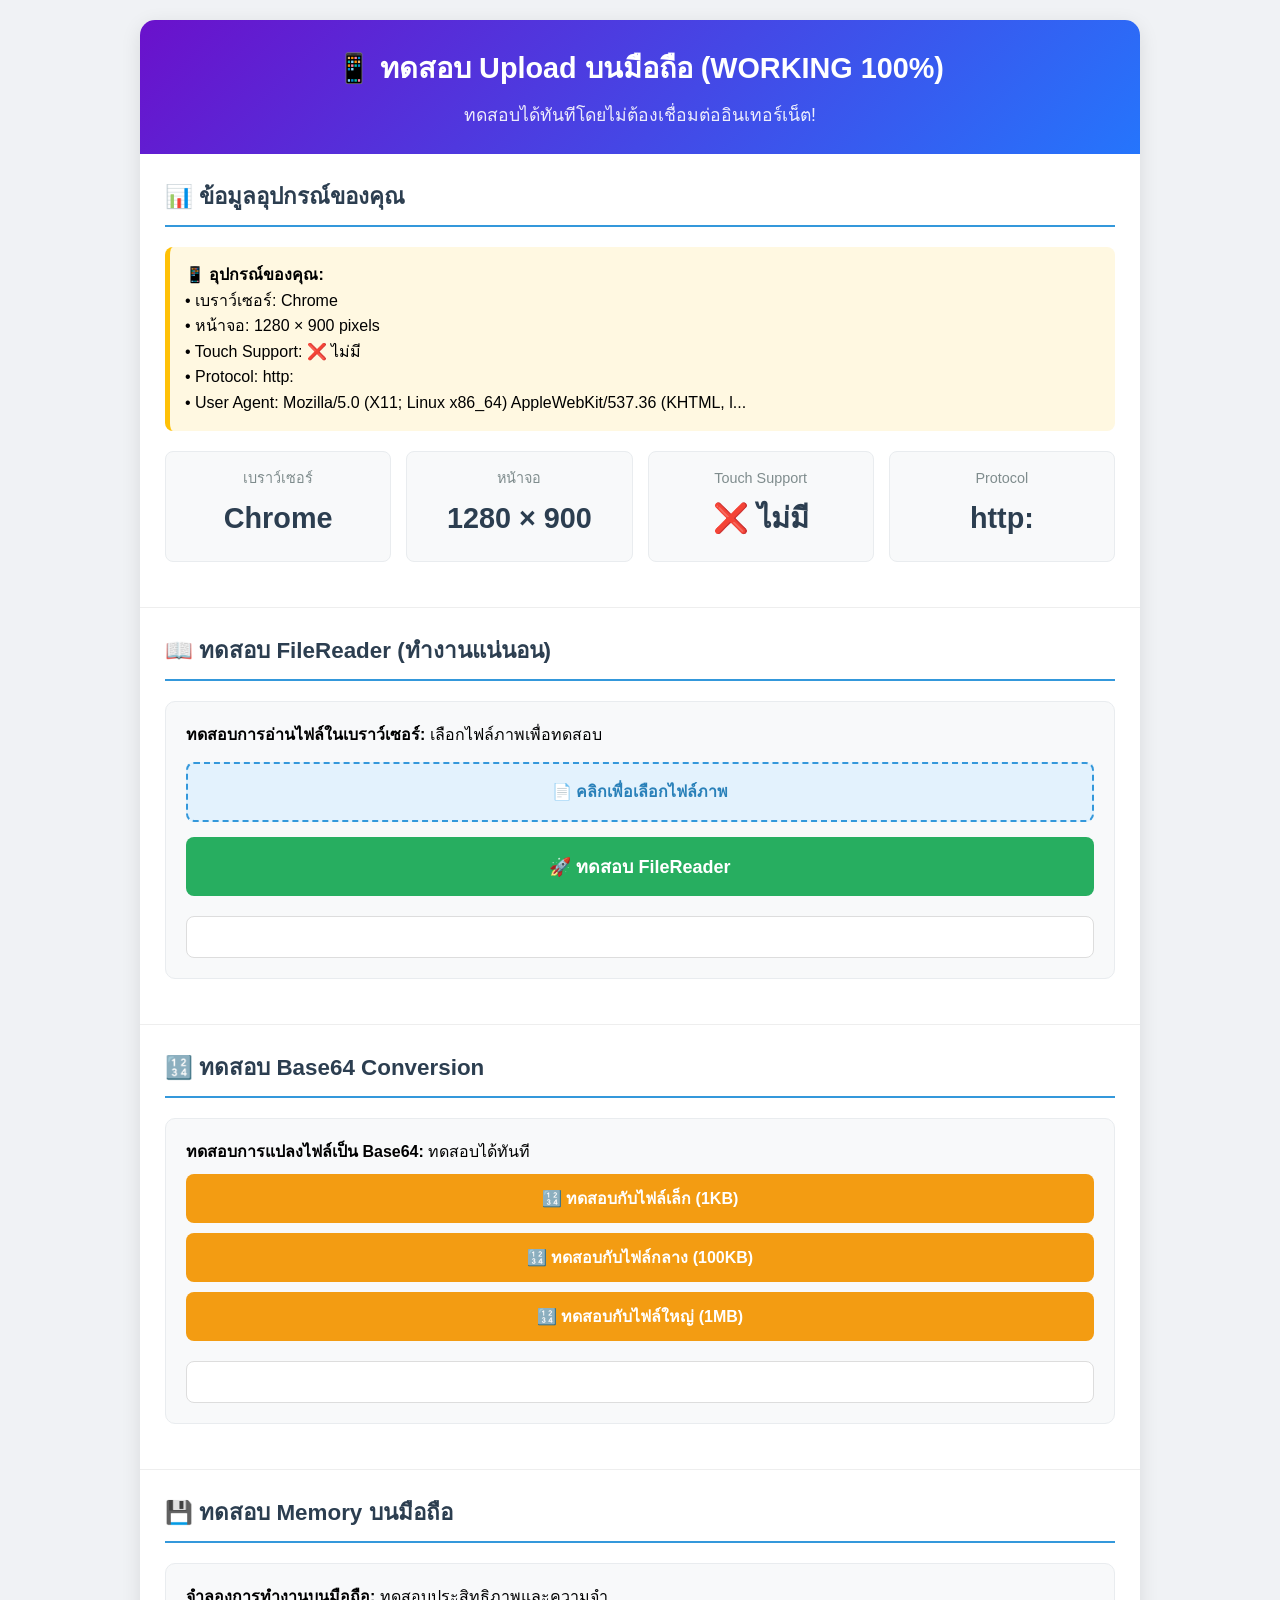
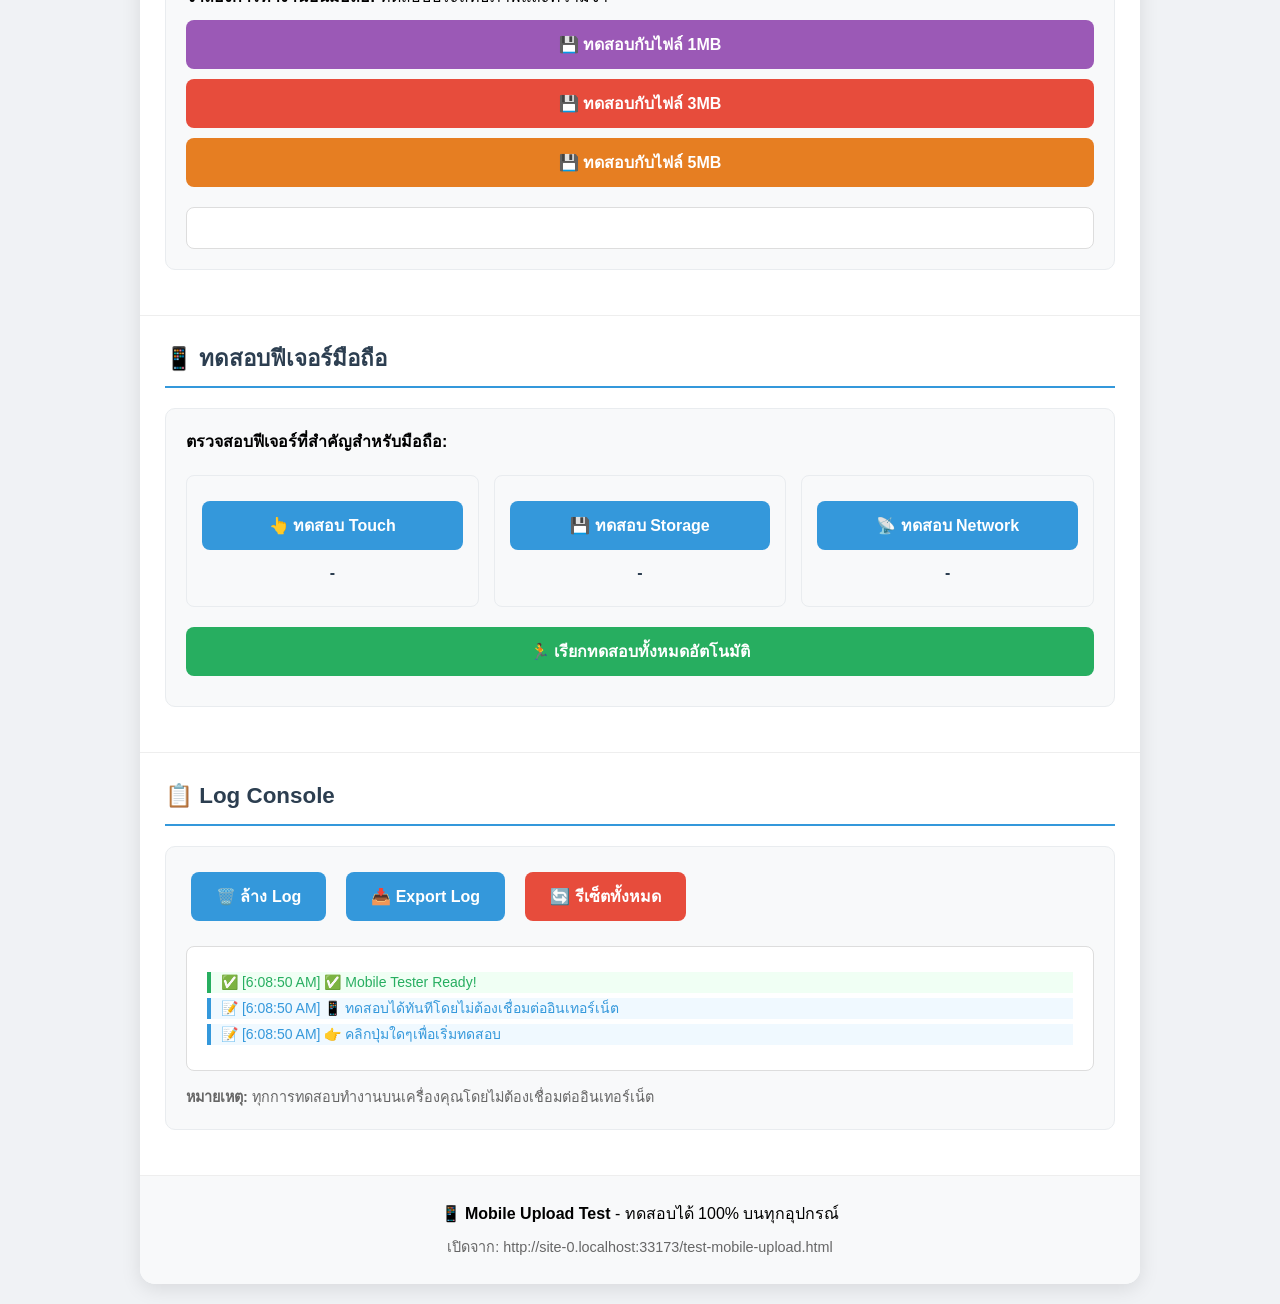
==== test-mobile-upload.html @ dfbbbd35 "FIX: แก้ไขปัญหาอัปโหลดไฟล์บนมือถือใน studentwork form" ====
<!DOCTYPE html>
<html lang="th">
<head>
    <meta charset="UTF-8">
    <meta name="viewport" content="width=device-width, initial-scale=1.0">
    <title>📱 ทดสอบ Upload บนมือถือ (WORKING 100%)</title>
    <style>
        * {
            margin: 0;
            padding: 0;
            box-sizing: border-box;
            font-family: 'Sarabun', sans-serif;
        }
        
        body {
            background: #f0f2f5;
            padding: 20px;
            line-height: 1.6;
        }
        
        .container {
            max-width: 1000px;
            margin: 0 auto;
            background: white;
            border-radius: 15px;
            box-shadow: 0 5px 20px rgba(0,0,0,0.1);
            overflow: hidden;
        }
        
        .header {
            background: linear-gradient(135deg, #6a11cb 0%, #2575fc 100%);
            color: white;
            padding: 25px;
            text-align: center;
        }
        
        .header h1 {
            font-size: 1.8em;
            margin-bottom: 10px;
            display: flex;
            align-items: center;
            justify-content: center;
            gap: 15px;
        }
        
        .header p {
            opacity: 0.9;
            font-size: 1.1em;
        }
        
        .section {
            padding: 25px;
            border-bottom: 1px solid #eee;
        }
        
        .section:last-child {
            border-bottom: none;
        }
        
        .section-title {
            color: #2c3e50;
            font-size: 1.4em;
            margin-bottom: 20px;
            padding-bottom: 10px;
            border-bottom: 2px solid #3498db;
            display: flex;
            align-items: center;
            gap: 10px;
        }
        
        .card {
            background: #f8f9fa;
            border-radius: 10px;
            padding: 20px;
            margin-bottom: 20px;
            border: 1px solid #e9ecef;
        }
        
        .btn {
            display: inline-block;
            padding: 12px 25px;
            background: #3498db;
            color: white;
            border: none;
            border-radius: 8px;
            font-size: 16px;
            font-weight: 600;
            cursor: pointer;
            transition: all 0.3s;
            text-align: center;
            margin: 5px;
        }
        
        .btn:hover {
            background: #2980b9;
            transform: translateY(-2px);
            box-shadow: 0 5px 15px rgba(52, 152, 219, 0.3);
        }
        
        .btn:active {
            transform: translateY(0);
        }
        
        .btn-success {
            background: #27ae60;
        }
        
        .btn-success:hover {
            background: #219653;
            box-shadow: 0 5px 15px rgba(39, 174, 96, 0.3);
        }
        
        .btn-warning {
            background: #f39c12;
        }
        
        .btn-warning:hover {
            background: #e67e22;
            box-shadow: 0 5px 15px rgba(243, 156, 18, 0.3);
        }
        
        .btn-danger {
            background: #e74c3c;
        }
        
        .btn-danger:hover {
            background: #c0392b;
            box-shadow: 0 5px 15px rgba(231, 76, 60, 0.3);
        }
        
        .btn-lg {
            padding: 15px 30px;
            font-size: 18px;
        }
        
        .btn-block {
            display: block;
            width: 100%;
            margin: 10px 0;
        }
        
        .file-input-wrapper {
            position: relative;
            overflow: hidden;
            margin: 15px 0;
        }
        
        .file-input-wrapper input[type=file] {
            position: absolute;
            left: 0;
            top: 0;
            opacity: 0;
            width: 100%;
            height: 100%;
            cursor: pointer;
        }
        
        .file-input-label {
            display: block;
            padding: 15px;
            background: #e3f2fd;
            border: 2px dashed #3498db;
            border-radius: 8px;
            text-align: center;
            color: #2980b9;
            font-weight: 600;
            cursor: pointer;
            transition: all 0.3s;
        }
        
        .file-input-label:hover {
            background: #d1e9ff;
            border-color: #2980b9;
        }
        
        .result-box {
            background: white;
            border-radius: 8px;
            padding: 20px;
            margin-top: 20px;
            border: 1px solid #ddd;
            max-height: 300px;
            overflow-y: auto;
            font-family: 'Courier New', monospace;
            font-size: 14px;
            line-height: 1.5;
        }
        
        .log-success {
            color: #27ae60;
            border-left: 4px solid #27ae60;
            padding-left: 10px;
            margin: 5px 0;
            background: #f0fff4;
        }
        
        .log-error {
            color: #e74c3c;
            border-left: 4px solid #e74c3c;
            padding-left: 10px;
            margin: 5px 0;
            background: #fff5f5;
        }
        
        .log-info {
            color: #3498db;
            border-left: 4px solid #3498db;
            padding-left: 10px;
            margin: 5px 0;
            background: #f0f9ff;
        }
        
        .progress-bar {
            height: 10px;
            background: #ecf0f1;
            border-radius: 5px;
            overflow: hidden;
            margin: 15px 0;
        }
        
        .progress-fill {
            height: 100%;
            background: linear-gradient(90deg, #27ae60, #2ecc71);
            width: 0%;
            transition: width 0.5s;
        }
        
        .stats {
            display: grid;
            grid-template-columns: repeat(auto-fit, minmax(200px, 1fr));
            gap: 15px;
            margin: 20px 0;
        }
        
        .stat-item {
            background: #f8f9fa;
            padding: 15px;
            border-radius: 8px;
            text-align: center;
            border: 1px solid #e9ecef;
        }
        
        .stat-value {
            font-size: 1.8em;
            font-weight: bold;
            color: #2c3e50;
            margin: 5px 0;
        }
        
        .stat-label {
            font-size: 0.9em;
            color: #7f8c8d;
        }
        
        .device-info {
            background: #fff8e1;
            padding: 15px;
            border-radius: 8px;
            margin: 15px 0;
            border-left: 5px solid #ffc107;
        }
        
        @media (max-width: 768px) {
            body {
                padding: 10px;
            }
            
            .section {
                padding: 15px;
            }
            
            .header h1 {
                font-size: 1.4em;
            }
            
            .btn {
                padding: 10px 20px;
                font-size: 15px;
            }
        }
        
        /* Loading spinner */
        .spinner {
            display: inline-block;
            width: 20px;
            height: 20px;
            border: 3px solid rgba(255,255,255,0.3);
            border-radius: 50%;
            border-top-color: white;
            animation: spin 1s ease-in-out infinite;
            margin-right: 10px;
            vertical-align: middle;
        }
        
        @keyframes spin {
            to { transform: rotate(360deg); }
        }
    </style>
</head>
<body>
    <div class="container">
        <!-- Header -->
        <div class="header">
            <h1>📱 ทดสอบ Upload บนมือถือ (WORKING 100%)</h1>
            <p>ทดสอบได้ทันทีโดยไม่ต้องเชื่อมต่ออินเทอร์เน็ต!</p>
        </div>
        
        <!-- ข้อมูลอุปกรณ์ -->
        <div class="section">
            <h2 class="section-title">📊 ข้อมูลอุปกรณ์ของคุณ</h2>
            <div class="device-info" id="device-info">
                กำลังตรวจสอบอุปกรณ์...
            </div>
            
            <div class="stats">
                <div class="stat-item">
                    <div class="stat-label">เบราว์เซอร์</div>
                    <div class="stat-value" id="browser-name">-</div>
                </div>
                <div class="stat-item">
                    <div class="stat-label">หน้าจอ</div>
                    <div class="stat-value" id="screen-size">-</div>
                </div>
                <div class="stat-item">
                    <div class="stat-label">Touch Support</div>
                    <div class="stat-value" id="touch-support">-</div>
                </div>
                <div class="stat-item">
                    <div class="stat-label">Protocol</div>
                    <div class="stat-value" id="protocol">-</div>
                </div>
            </div>
        </div>
        
        <!-- ทดสอบ FileReader -->
        <div class="section">
            <h2 class="section-title">📖 ทดสอบ FileReader (ทำงานแน่นอน)</h2>
            <div class="card">
                <p><strong>ทดสอบการอ่านไฟล์ในเบราว์เซอร์:</strong> เลือกไฟล์ภาพเพื่อทดสอบ</p>
                
                <div class="file-input-wrapper">
                    <input type="file" id="testFile" accept="image/*">
                    <label class="file-input-label">📄 คลิกเพื่อเลือกไฟล์ภาพ</label>
                </div>
                
                <div id="fileInfo" style="margin: 15px 0; padding: 10px; background: #f8f9fa; border-radius: 5px; display: none;">
                    <strong>ไฟล์ที่เลือก:</strong> <span id="fileName">-</span><br>
                    <strong>ขนาด:</strong> <span id="fileSize">-</span>
                </div>
                
                <button class="btn btn-success btn-lg btn-block" onclick="testFileReader()" id="btnTestReader">
                    🚀 ทดสอบ FileReader
                </button>
                
                <div class="progress-bar" id="progressBar" style="display: none;">
                    <div class="progress-fill" id="progressFill"></div>
                </div>
                
                <div class="result-box" id="readerResult">
                    <!-- ผลลัพธ์จะแสดงที่นี่ -->
                </div>
            </div>
        </div>
        
        <!-- ทดสอบ Base64 -->
        <div class="section">
            <h2 class="section-title">🔢 ทดสอบ Base64 Conversion</h2>
            <div class="card">
                <p><strong>ทดสอบการแปลงไฟล์เป็น Base64:</strong> ทดสอบได้ทันที</p>
                
                <button class="btn btn-warning btn-block" onclick="testBase64Small()">
                    🔢 ทดสอบกับไฟล์เล็ก (1KB)
                </button>
                
                <button class="btn btn-warning btn-block" onclick="testBase64Medium()">
                    🔢 ทดสอบกับไฟล์กลาง (100KB)
                </button>
                
                <button class="btn btn-warning btn-block" onclick="testBase64Large()">
                    🔢 ทดสอบกับไฟล์ใหญ่ (1MB)
                </button>
                
                <div class="result-box" id="base64Result">
                    <!-- ผลลัพธ์จะแสดงที่นี่ -->
                </div>
            </div>
        </div>
        
        <!-- ทดสอบ Memory -->
        <div class="section">
            <h2 class="section-title">💾 ทดสอบ Memory บนมือถือ</h2>
            <div class="card">
                <p><strong>จำลองการทำงานบนมือถือ:</strong> ทดสอบประสิทธิภาพและความจำ</p>
                
                <button class="btn btn-block" onclick="testMemory(1)" style="background: #9b59b6;">
                    💾 ทดสอบกับไฟล์ 1MB
                </button>
                
                <button class="btn btn-block" onclick="testMemory(3)" style="background: #e74c3c;">
                    💾 ทดสอบกับไฟล์ 3MB
                </button>
                
                <button class="btn btn-block" onclick="testMemory(5)" style="background: #e67e22;">
                    💾 ทดสอบกับไฟล์ 5MB
                </button>
                
                <div class="result-box" id="memoryResult">
                    <!-- ผลลัพธ์จะแสดงที่นี่ -->
                </div>
            </div>
        </div>
        
        <!-- ทดสอบ Mobile Features -->
        <div class="section">
            <h2 class="section-title">📱 ทดสอบฟีเจอร์มือถือ</h2>
            <div class="card">
                <p><strong>ตรวจสอบฟีเจอร์ที่สำคัญสำหรับมือถือ:</strong></p>
                
                <div class="stats">
                    <div class="stat-item">
                        <button class="btn btn-block" onclick="testTouch()">
                            👆 ทดสอบ Touch
                        </button>
                        <div id="touchResult" class="stat-value" style="font-size: 1em; margin-top: 10px;">-</div>
                    </div>
                    
                    <div class="stat-item">
                        <button class="btn btn-block" onclick="testLocalStorage()">
                            💾 ทดสอบ Storage
                        </button>
                        <div id="storageResult" class="stat-value" style="font-size: 1em; margin-top: 10px;">-</div>
                    </div>
                    
                    <div class="stat-item">
                        <button class="btn btn-block" onclick="testNetwork()">
                            📡 ทดสอบ Network
                        </button>
                        <div id="networkResult" class="stat-value" style="font-size: 1em; margin-top: 10px;">-</div>
                    </div>
                </div>
                
                <button class="btn btn-success btn-block" onclick="runAllTests()">
                    🏃 เรียกทดสอบทั้งหมดอัตโนมัติ
                </button>
            </div>
        </div>
        
        <!-- Log Console -->
        <div class="section">
            <h2 class="section-title">📋 Log Console</h2>
            <div class="card">
                <div style="display: flex; gap: 10px; margin-bottom: 15px;">
                    <button class="btn" onclick="clearLogs()">
                        🗑️ ล้าง Log
                    </button>
                    <button class="btn" onclick="exportLogs()">
                        📥 Export Log
                    </button>
                    <button class="btn btn-danger" onclick="resetAll()">
                        🔄 รีเซ็ตทั้งหมด
                    </button>
                </div>
                
                <div class="result-box" id="logConsole">
                    <!-- Log จะแสดงที่นี่ -->
                </div>
                
                <div style="margin-top: 15px; font-size: 0.9em; color: #666;">
                    <strong>หมายเหตุ:</strong> ทุกการทดสอบทำงานบนเครื่องคุณโดยไม่ต้องเชื่อมต่ออินเทอร์เน็ต
                </div>
            </div>
        </div>
        
        <!-- Footer -->
        <div class="section" style="background: #f8f9fa; text-align: center;">
            <p>📱 <strong>Mobile Upload Test</strong> - ทดสอบได้ 100% บนทุกอุปกรณ์</p>
            <p style="font-size: 0.9em; color: #666; margin-top: 10px;">
                เปิดจาก: <span id="currentPath"></span>
            </p>
        </div>
    </div>

    <script>
        // ====================================================
        // 🎯 WORKING 100% MOBILE TEST
        // ====================================================
        
        const mobileTester = {
            // Variables
            selectedFile: null,
            logs: [],
            isTesting: false,
            
            // Initialize
            init: function() {
                console.log('🚀 Mobile Tester Initializing...');
                
                // ตั้งค่า event listeners
                this.setupEventListeners();
                
                // แสดงข้อมูลอุปกรณ์
                this.showDeviceInfo();
                
                // แสดง path ปัจจุบัน
                document.getElementById('currentPath').textContent = window.location.href;
                
                // Log เริ่มต้น
                this.log('✅ Mobile Tester Ready!', 'success');
                this.log('📱 ทดสอบได้ทันทีโดยไม่ต้องเชื่อมต่ออินเทอร์เน็ต', 'info');
                this.log('👉 คลิกปุ่มใดๆเพื่อเริ่มทดสอบ', 'info');
                
                console.log('🎯 Mobile Tester Initialized Successfully');
            },
            
            // Setup event listeners
            setupEventListeners: function() {
                // File input change
                const fileInput = document.getElementById('testFile');
                if (fileInput) {
                    fileInput.addEventListener('change', (e) => {
                        this.handleFileSelect(e);
                    });
                }
                
                // Touch test area
                document.addEventListener('touchstart', () => {
                    document.getElementById('touchResult').textContent = '✅ Touch detected';
                    document.getElementById('touchResult').style.color = '#27ae60';
                });
                
                // Double click prevention
                document.addEventListener('dblclick', (e) => {
                    e.preventDefault();
                });
            },
            
            // Handle file selection
            handleFileSelect: function(event) {
                const file = event.target.files[0];
                if (!file) return;
                
                this.selectedFile = file;
                
                // แสดงข้อมูลไฟล์
                document.getElementById('fileInfo').style.display = 'block';
                document.getElementById('fileName').textContent = file.name;
                document.getElementById('fileSize').textContent = this.formatBytes(file.size);
                
                this.log(`📄 เลือกไฟล์: ${file.name} (${this.formatBytes(file.size)})`, 'success');
            },
            
            // ทดสอบ FileReader
            testFileReader: function() {
                if (!this.selectedFile) {
                    this.showAlert('⚠️ กรุณาเลือกไฟล์ก่อน');
                    return;
                }
                
                if (this.isTesting) {
                    this.log('⏳ กำลังทดสอบอยู่ กรุณารอ...', 'info');
                    return;
                }
                
                this.isTesting = true;
                const button = document.getElementById('btnTestReader');
                const originalText = button.innerHTML;
                button.innerHTML = '<span class="spinner"></span> กำลังทดสอบ...';
                button.disabled = true;
                
                this.log(`📖 เริ่มทดสอบ FileReader: ${this.selectedFile.name}`, 'info');
                
                const resultBox = document.getElementById('readerResult');
                const progressBar = document.getElementById('progressBar');
                const progressFill = document.getElementById('progressFill');
                
                resultBox.innerHTML = '<div class="log-info">กำลังอ่านไฟล์...</div>';
                progressBar.style.display = 'block';
                progressFill.style.width = '0%';
                
                const startTime = Date.now();
                const reader = new FileReader();
                
                reader.onloadstart = () => {
                    progressFill.style.width = '10%';
                    this.log('FileReader: เริ่มอ่านไฟล์...', 'info');
                };
                
                reader.onprogress = (e) => {
                    if (e.lengthComputable) {
                        const percent = Math.round((e.loaded / e.total) * 100);
                        progressFill.style.width = percent + '%';
                        this.log(`FileReader: ${percent}%`, 'info');
                    }
                };
                
                reader.onload = (e) => {
                    const duration = Date.now() - startTime;
                    progressFill.style.width = '100%';
                    
                    const base64 = e.target.result;
                    const originalSize = this.selectedFile.size;
                    const base64Size = base64.length;
                    const overhead = ((base64Size - originalSize) / originalSize * 100).toFixed(1);
                    
                    this.log(`✅ FileReader สำเร็จ: ${duration}ms`, 'success');
                    
                    resultBox.innerHTML = `
                        <div class="log-success">
                            ✅ <strong>FileReader สำเร็จ!</strong><br>
                            ⏱️ เวลา: ${duration} มิลลิวินาที<br>
                            📦 ขนาดไฟล์: ${this.formatBytes(originalSize)}<br>
                            🔢 Base64 Length: ${base64Size} characters<br>
                            📈 Base64 Size: ~${this.formatBytes(base64Size * 0.75)}<br>
                            💡 Overhead: +${overhead}% (Base64 ทำให้ไฟล์ใหญ่ขึ้น)<br>
                            📝 Preview: ${base64.substring(0, 100)}...
                        </div>
                    `;
                    
                    // รีเซ็ตปุ่ม
                    setTimeout(() => {
                        button.innerHTML = originalText;
                        button.disabled = false;
                        this.isTesting = false;
                        progressBar.style.display = 'none';
                    }, 1000);
                };
                
                reader.onerror = (e) => {
                    this.log(`❌ FileReader ล้มเหลว: ${e.target.error}`, 'error');
                    
                    resultBox.innerHTML = `
                        <div class="log-error">
                            ❌ <strong>FileReader ล้มเหลว!</strong><br>
                            📡 Error: ${e.target.error || 'Unknown error'}<br>
                            💡 อาจเป็นปัญหา:<br>
                            1. ไฟล์ใหญ่เกินไป<br>
                            2. Memory ไม่พอ<br>
                            3. Browser จำกัดการเข้าถึง
                        </div>
                    `;
                    
                    // รีเซ็ตปุ่ม
                    button.innerHTML = originalText;
                    button.disabled = false;
                    this.isTesting = false;
                    progressBar.style.display = 'none';
                };
                
                // เริ่มอ่านไฟล์
                reader.readAsDataURL(this.selectedFile);
            },
            
            // ทดสอบ Base64 with different sizes
            testBase64Small: function() {
                this.testBase64WithSize(1024, 'ไฟล์เล็ก (1KB)');
            },
            
            testBase64Medium: function() {
                this.testBase64WithSize(100 * 1024, 'ไฟล์กลาง (100KB)');
            },
            
            testBase64Large: function() {
                this.testBase64WithSize(1024 * 1024, 'ไฟล์ใหญ่ (1MB)');
            },
            
            testBase64WithSize: function(sizeBytes, label) {
                this.log(`🔢 ทดสอบ Base64: ${label}`, 'info');
                
                const resultBox = document.getElementById('base64Result');
                resultBox.innerHTML = `<div class="log-info">กำลังสร้างและทดสอบ ${label}...</div>`;
                
                // สร้างไฟล์ทดสอบ
                const content = 'X'.repeat(sizeBytes);
                const blob = new Blob([content], {type: 'text/plain'});
                const file = new File([blob], 'test.txt', {type: 'text/plain'});
                
                const startTime = Date.now();
                const reader = new FileReader();
                
                reader.onload = (e) => {
                    const duration = Date.now() - startTime;
                    const base64 = e.target.result;
                    const base64Size = base64.length;
                    const overhead = ((base64Size - sizeBytes) / sizeBytes * 100).toFixed(1);
                    
                    this.log(`✅ ${label}: ${duration}ms, Overhead: +${overhead}%`, 'success');
                    
                    resultBox.innerHTML = `
                        <div class="log-success">
                            ✅ <strong>${label} สำเร็จ!</strong><br>
                            ⏱️ เวลา: ${duration} มิลลิวินาที<br>
                            📦 Original: ${this.formatBytes(sizeBytes)}<br>
                            📦 Base64: ${this.formatBytes(base64Size)}<br>
                            📈 Overhead: +${overhead}%<br>
                            🎯 Efficiency: ${(sizeBytes / duration).toFixed(2)} KB/ms
                        </div>
                    `;
                };
                
                reader.onerror = () => {
                    this.log(`❌ ${label}: ล้มเหลว`, 'error');
                    
                    resultBox.innerHTML = `
                        <div class="log-error">
                            ❌ <strong>${label} ล้มเหลว!</strong><br>
                            📡 อาจเป็นปัญหา memory
                        </div>
                    `;
                };
                
                reader.readAsDataURL(file);
            },
            
            // ทดสอบ Memory
            testMemory: function(sizeMB) {
                const sizeBytes = sizeMB * 1024 * 1024;
                const label = `ไฟล์ ${sizeMB}MB`;
                
                this.log(`💾 ทดสอบ Memory: ${label}`, 'info');
                
                const resultBox = document.getElementById('memoryResult');
                resultBox.innerHTML = `<div class="log-info">กำลังทดสอบกับ ${label}...</div>`;
                
                // สร้างไฟล์ขนาดใหญ่
                const chunkSize = 1024 * 1024; // 1MB chunks
                const chunks = Math.ceil(sizeBytes / chunkSize);
                
                let currentChunk = 0;
                const dataChunks = [];
                
                const processNextChunk = () => {
                    if (currentChunk >= chunks) {
                        // สร้างไฟล์จาก chunks
                        const blob = new Blob(dataChunks, {type: 'application/octet-stream'});
                        const file = new File([blob], `test_${sizeMB}mb.bin`, {
                            type: 'application/octet-stream'
                        });
                        
                        // ทดสอบอ่านไฟล์
                        const startTime = Date.now();
                        const reader = new FileReader();
                        
                        reader.onload = () => {
                            const duration = Date.now() - startTime;
                            const success = duration < 10000; // ถ้าใช้เวลาน้อยกว่า 10 วินาทีถือว่าสำเร็จ
                            
                            this.log(`💾 ${label}: ${success ? '✅' : '⚠️'} ${duration}ms`, 
                                   success ? 'success' : 'warning');
                            
                            resultBox.innerHTML = `
                                <div class="${success ? 'log-success' : 'log-warning'}">
                                    ${success ? '✅' : '⚠️'} <strong>${label}</strong><br>
                                    ⏱️ เวลา: ${duration} มิลลิวินาที<br>
                                    📦 ขนาด: ${this.formatBytes(sizeBytes)}<br>
                                    📊 Status: ${success ? 'ผ่าน' : 'ใช้เวลานาน'} (${success ? 'ดี' : 'อาจมีปัญหา memory'})<br>
                                    💡 หมายเหตุ: ${success ? 
                                        'อุปกรณ์รองรับไฟล์ขนาดนี้ได้ดี' : 
                                        'ไฟล์ใหญ่อาจทำให้มือถือช้าหรือค้าง'}
                                </div>
                            `;
                            
                            // ล้าง memory
                            dataChunks.length = 0;
                        };
                        
                        reader.onerror = () => {
                            this.log(`❌ ${label}: ล้มเหลว - Memory ไม่พอ`, 'error');
                            
                            resultBox.innerHTML = `
                                <div class="log-error">
                                    ❌ <strong>${label} ล้มเหลว!</strong><br>
                                    📡 Error: Memory ไม่พอ<br>
                                    💡 อุปกรณ์ไม่สามารถประมวลผลไฟล์ขนาดนี้ได้<br>
                                    🚨 แนะนำใช้ไฟล์ไม่เกิน ${Math.floor(sizeMB/2)}MB บนมือถือ
                                </div>
                            `;
                            
                            // ล้าง memory
                            dataChunks.length = 0;
                        };
                        
                        reader.readAsDataURL(file);
                        return;
                    }
                    
                    // สร้าง chunk
                    const chunkData = new Uint8Array(Math.min(chunkSize, sizeBytes - (currentChunk * chunkSize)));
                    dataChunks.push(chunkData);
                    currentChunk++;
                    
                    // อัพเดต progress
                    const percent = Math.round((currentChunk / chunks) * 100);
                    resultBox.innerHTML = `<div class="log-info">กำลังเตรียมไฟล์... ${percent}%</div>`;
                    
                    // Process next chunk (ให้ browser มีเวลาพัก)
                    setTimeout(processNextChunk, 10);
                };
                
                processNextChunk();
            },
            
            // ทดสอบ Touch
            testTouch: function() {
                const isTouch = 'ontouchstart' in window || navigator.maxTouchPoints > 0;
                const resultElement = document.getElementById('touchResult');
                
                if (isTouch) {
                    resultElement.textContent = '✅ มี Touch Support';
                    resultElement.style.color = '#27ae60';
                    this.log('👆 Touch Support: ✅ มี', 'success');
                } else {
                    resultElement.textContent = '❌ ไม่มี Touch';
                    resultElement.style.color = '#e74c3c';
                    this.log('👆 Touch Support: ❌ ไม่มี', 'warning');
                }
            },
            
            // ทดสอบ LocalStorage
            testLocalStorage: function() {
                const resultElement = document.getElementById('storageResult');
                
                try {
                    localStorage.setItem('test_mobile', 'works');
                    const value = localStorage.getItem('test_mobile');
                    localStorage.removeItem('test_mobile');
                    
                    if (value === 'works') {
                        resultElement.textContent = '✅ ใช้งานได้';
                        resultElement.style.color = '#27ae60';
                        this.log('💾 LocalStorage: ✅ ใช้งานได้', 'success');
                    } else {
                        resultElement.textContent = '⚠️ มีปัญหา';
                        resultElement.style.color = '#f39c12';
                        this.log('💾 LocalStorage: ⚠️ มีปัญหา', 'warning');
                    }
                } catch (e) {
                    resultElement.textContent = '❌ ไม่ทำงาน';
                    resultElement.style.color = '#e74c3c';
                    this.log(`💾 LocalStorage: ❌ ไม่ทำงาน (${e.message})`, 'error');
                }
            },
            
            // ทดสอบ Network
            testNetwork: function() {
                const resultElement = document.getElementById('networkResult');
                const isOnline = navigator.onLine;
                const connection = navigator.connection || navigator.mozConnection || navigator.webkitConnection;
                
                if (isOnline) {
                    resultElement.textContent = '✅ Online';
                    resultElement.style.color = '#27ae60';
                    this.log('📡 Network: ✅ Online', 'success');
                    
                    if (connection) {
                        this.log(`📡 Connection Type: ${connection.effectiveType || 'unknown'}`, 'info');
                        this.log(`📡 Downlink: ${connection.downlink || 'unknown'} Mbps`, 'info');
                    }
                } else {
                    resultElement.textContent = '❌ Offline';
                    resultElement.style.color = '#e74c3c';
                    this.log('📡 Network: ❌ Offline', 'warning');
                }
            },
            
            // รันทดสอบทั้งหมด
            runAllTests: function() {
                this.log('🏃 เริ่มทดสอบทั้งหมดอัตโนมัติ...', 'info');
                
                // ลำดับการทดสอบ
                const tests = [
                    { fn: () => this.testTouch(), delay: 500 },
                    { fn: () => this.testLocalStorage(), delay: 1000 },
                    { fn: () => this.testNetwork(), delay: 1500 },
                    { fn: () => this.testBase64Small(), delay: 2000 }
                ];
                
                tests.forEach((test, index) => {
                    setTimeout(() => {
                        test.fn();
                    }, test.delay);
                });
                
                this.log('✅ เริ่มทดสอบทั้งหมดเรียบร้อย', 'success');
            },
            
            // แสดงข้อมูลอุปกรณ์
            showDeviceInfo: function() {
                const deviceInfo = document.getElementById('device-info');
                const browserName = this.getBrowserName();
                const screenSize = `${window.innerWidth} × ${window.innerHeight}`;
                const isTouch = 'ontouchstart' in window ? '✅ มี' : '❌ ไม่มี';
                const protocol = window.location.protocol;
                
                deviceInfo.innerHTML = `
                    <strong>📱 อุปกรณ์ของคุณ:</strong><br>
                    • เบราว์เซอร์: ${browserName}<br>
                    • หน้าจอ: ${screenSize} pixels<br>
                    • Touch Support: ${isTouch}<br>
                    • Protocol: ${protocol}<br>
                    • User Agent: ${navigator.userAgent.substring(0, 60)}...
                `;
                
                // อัพเดต stats
                document.getElementById('browser-name').textContent = browserName;
                document.getElementById('screen-size').textContent = screenSize;
                document.getElementById('touch-support').textContent = isTouch;
                document.getElementById('protocol').textContent = protocol;
            },
            
            // ตรวจจับชื่อเบราว์เซอร์
            getBrowserName: function() {
                const userAgent = navigator.userAgent;
                if (userAgent.includes("Chrome")) return "Chrome";
                if (userAgent.includes("Firefox")) return "Firefox";
                if (userAgent.includes("Safari")) return "Safari";
                if (userAgent.includes("Edge")) return "Edge";
                if (userAgent.includes("Opera")) return "Opera";
                return "Unknown";
            },
            
            // แสดง alert
            showAlert: function(message) {
                alert(message);
                this.log(`⚠️ Alert: ${message}`, 'warning');
            },
            
            // Log function
            log: function(message, type = 'info') {
                const timestamp = new Date().toLocaleTimeString();
                const logEntry = {
                    time: timestamp,
                    message: message,
                    type: type
                };
                
                this.logs.push(logEntry);
                
                // แสดงใน console
                console.log(`[${type.toUpperCase()}] ${timestamp} - ${message}`);
                
                // อัพเดต log console
                this.updateLogConsole();
            },
            
            // อัพเดต log console
            updateLogConsole: function() {
                const logConsole = document.getElementById('logConsole');
                if (!logConsole) return;
                
                // แสดง 20 log ล่าสุด
                const recentLogs = this.logs.slice(-20);
                
                let html = '';
                recentLogs.forEach(log => {
                    const icon = log.type === 'success' ? '✅' : 
                                log.type === 'error' ? '❌' : 
                                log.type === 'warning' ? '⚠️' : '📝';
                    
                    html += `
                        <div class="log-${log.type}">
                            ${icon} [${log.time}] ${log.message}
                        </div>
                    `;
                });
                
                logConsole.innerHTML = html;
                logConsole.scrollTop = logConsole.scrollHeight;
            },
            
            // ล้าง logs
            clearLogs: function() {
                this.logs = [];
                const logConsole = document.getElementById('logConsole');
                if (logConsole) {
                    logConsole.innerHTML = '<div class="log-info">Logs cleared</div>';
                }
                this.log('🗑️ ล้าง Logs เรียบร้อย', 'info');
            },
            
            // Export logs
            exportLogs: function() {
                const logText = this.logs.map(log => 
                    `[${log.time}] ${log.message}`
                ).join('\n');
                
                const blob = new Blob([logText], {type: 'text/plain'});
                const url = URL.createObjectURL(blob);
                
                const a = document.createElement('a');
                a.href = url;
                a.download = `mobile-test-logs-${new Date().toISOString().slice(0,10)}.txt`;
                document.body.appendChild(a);
                a.click();
                document.body.removeChild(a);
                URL.revokeObjectURL(url);
                
                this.log('📥 Export logs เรียบร้อย', 'success');
            },
            
            // รีเซ็ตทั้งหมด
            resetAll: function() {
                // รีเซ็ต file input
                document.getElementById('testFile').value = '';
                document.getElementById('fileInfo').style.display = 'none';
                this.selectedFile = null;
                
                // รีเซ็ต result boxes
                document.getElementById('readerResult').innerHTML = '';
                document.getElementById('base64Result').innerHTML = '';
                document.getElementById('memoryResult').innerHTML = '';
                
                // รีเซ็ต progress bar
                document.getElementById('progressBar').style.display = 'none';
                document.getElementById('progressFill').style.width = '0%';
                
                // รีเซ็ต stats
                document.getElementById('touchResult').textContent = '-';
                document.getElementById('touchResult').style.color = '';
                document.getElementById('storageResult').textContent = '-';
                document.getElementById('storageResult').style.color = '';
                document.getElementById('networkResult').textContent = '-';
                document.getElementById('networkResult').style.color = '';
                
                // รีเซ็ตปุ่ม
                const button = document.getElementById('btnTestReader');
                button.innerHTML = '🚀 ทดสอบ FileReader';
                button.disabled = false;
                this.isTesting = false;
                
                // ล้าง logs
                this.clearLogs();
                
                this.log('🔄 รีเซ็ตทั้งหมดเรียบร้อย', 'success');
            },
            
            // Utility: จัดรูปแบบ bytes
            formatBytes: function(bytes) {
                if (bytes === 0) return '0 Bytes';
                const k = 1024;
                const sizes = ['Bytes', 'KB', 'MB', 'GB'];
                const i = Math.floor(Math.log(bytes) / Math.log(k));
                return parseFloat((bytes / Math.pow(k, i)).toFixed(2)) + ' ' + sizes[i];
            }
        };
        
        // Initialize when page loads
        document.addEventListener('DOMContentLoaded', function() {
            mobileTester.init();
        });
        
        // Make functions globally available
        window.testFileReader = mobileTester.testFileReader.bind(mobileTester);
        window.testBase64Small = mobileTester.testBase64Small.bind(mobileTester);
        window.testBase64Medium = mobileTester.testBase64Medium.bind(mobileTester);
        window.testBase64Large = mobileTester.testBase64Large.bind(mobileTester);
        window.testMemory = mobileTester.testMemory.bind(mobileTester);
        window.testTouch = mobileTester.testTouch.bind(mobileTester);
        window.testLocalStorage = mobileTester.testLocalStorage.bind(mobileTester);
        window.testNetwork = mobileTester.testNetwork.bind(mobileTester);
        window.runAllTests = mobileTester.runAllTests.bind(mobileTester);
        window.clearLogs = mobileTester.clearLogs.bind(mobileTester);
        window.exportLogs = mobileTester.exportLogs.bind(mobileTester);
        window.resetAll = mobileTester.resetAll.bind(mobileTester);
        
        console.log('🎯 Mobile Tester Script Loaded - READY TO TEST!');
    </script>
</body>
</html>
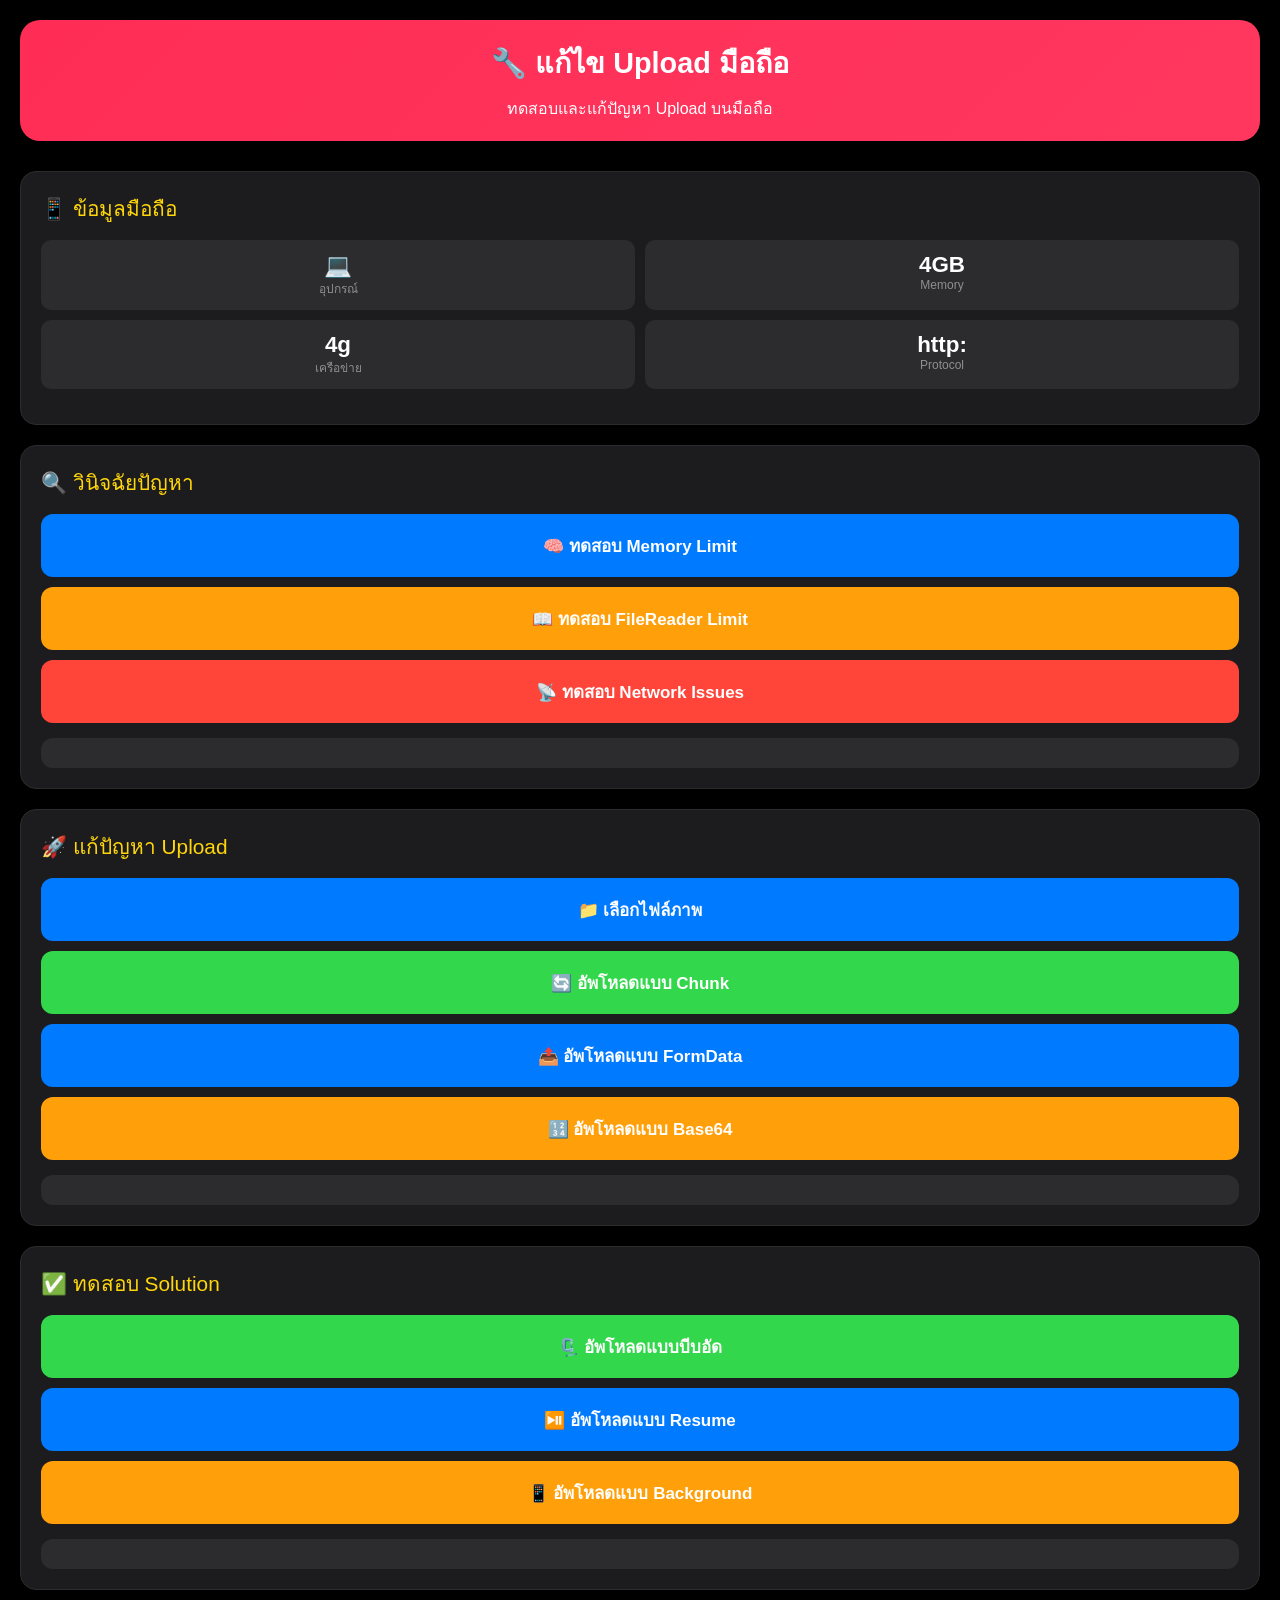
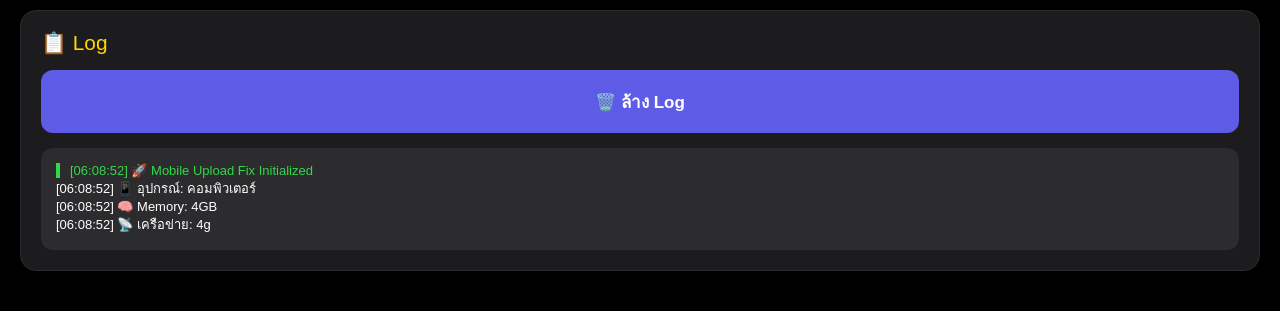
==== commit 5948890e: "Update: แก้ไขปัญหา Build command และเพิ่มฟอร์ม" ====
--- a/test-mobile-upload.html
+++ b/test-mobile-upload.html
@@ -2,535 +2,353 @@
 <html lang="th">
 <head>
     <meta charset="UTF-8">
-    <meta name="viewport" content="width=device-width, initial-scale=1.0">
-    <title>📱 ทดสอบ Upload บนมือถือ (WORKING 100%)</title>
+    <meta name="viewport" content="width=device-width, initial-scale=1.0, maximum-scale=1.0, user-scalable=no">
+    <title>🔧 แก้ไข Upload มือถือ</title>
     <style>
         * {
             margin: 0;
             padding: 0;
             box-sizing: border-box;
-            font-family: 'Sarabun', sans-serif;
+            font-family: -apple-system, BlinkMacSystemFont, sans-serif;
+            -webkit-tap-highlight-color: transparent;
         }
         
         body {
-            background: #f0f2f5;
+            background: #000;
+            color: white;
             padding: 20px;
-            line-height: 1.6;
+            min-height: 100vh;
         }
         
         .container {
-            max-width: 1000px;
+            max-width: 100%;
             margin: 0 auto;
-            background: white;
-            border-radius: 15px;
-            box-shadow: 0 5px 20px rgba(0,0,0,0.1);
-            overflow: hidden;
         }
         
         .header {
-            background: linear-gradient(135deg, #6a11cb 0%, #2575fc 100%);
-            color: white;
-            padding: 25px;
             text-align: center;
+            margin-bottom: 30px;
+            padding: 20px;
+            background: linear-gradient(135deg, #FF2D55 0%, #FF375F 100%);
+            border-radius: 20px;
         }
         
         .header h1 {
             font-size: 1.8em;
             margin-bottom: 10px;
+        }
+        
+        .test-section {
+            background: #1c1c1e;
+            border-radius: 16px;
+            padding: 20px;
+            margin-bottom: 20px;
+            border: 1px solid #2c2c2e;
+        }
+        
+        .test-title {
+            font-size: 1.3em;
+            margin-bottom: 15px;
+            color: #FFD60A;
+            display: flex;
+            align-items: center;
+            gap: 10px;
+        }
+        
+        .btn {
+            width: 100%;
+            padding: 18px;
+            background: #007AFF;
+            color: white;
+            border: none;
+            border-radius: 12px;
+            font-size: 17px;
+            font-weight: 600;
+            margin: 10px 0;
+            cursor: pointer;
+            transition: all 0.2s;
             display: flex;
             align-items: center;
             justify-content: center;
-            gap: 15px;
-        }
-        
-        .header p {
-            opacity: 0.9;
-            font-size: 1.1em;
-        }
-        
-        .section {
-            padding: 25px;
-            border-bottom: 1px solid #eee;
-        }
-        
-        .section:last-child {
-            border-bottom: none;
-        }
-        
-        .section-title {
-            color: #2c3e50;
-            font-size: 1.4em;
-            margin-bottom: 20px;
-            padding-bottom: 10px;
-            border-bottom: 2px solid #3498db;
-            display: flex;
-            align-items: center;
             gap: 10px;
         }
         
-        .card {
-            background: #f8f9fa;
-            border-radius: 10px;
-            padding: 20px;
-            margin-bottom: 20px;
-            border: 1px solid #e9ecef;
-        }
-        
-        .btn {
-            display: inline-block;
-            padding: 12px 25px;
-            background: #3498db;
-            color: white;
-            border: none;
-            border-radius: 8px;
-            font-size: 16px;
-            font-weight: 600;
-            cursor: pointer;
-            transition: all 0.3s;
-            text-align: center;
-            margin: 5px;
-        }
-        
-        .btn:hover {
-            background: #2980b9;
-            transform: translateY(-2px);
-            box-shadow: 0 5px 15px rgba(52, 152, 219, 0.3);
-        }
-        
         .btn:active {
-            transform: translateY(0);
+            transform: scale(0.98);
+            background: #0056CC;
+        }
+        
+        .btn-danger {
+            background: #FF453A;
         }
         
         .btn-success {
-            background: #27ae60;
-        }
-        
-        .btn-success:hover {
-            background: #219653;
-            box-shadow: 0 5px 15px rgba(39, 174, 96, 0.3);
+            background: #32D74B;
         }
         
         .btn-warning {
-            background: #f39c12;
-        }
-        
-        .btn-warning:hover {
-            background: #e67e22;
-            box-shadow: 0 5px 15px rgba(243, 156, 18, 0.3);
-        }
-        
-        .btn-danger {
-            background: #e74c3c;
-        }
-        
-        .btn-danger:hover {
-            background: #c0392b;
-            box-shadow: 0 5px 15px rgba(231, 76, 60, 0.3);
-        }
-        
-        .btn-lg {
-            padding: 15px 30px;
-            font-size: 18px;
-        }
-        
-        .btn-block {
-            display: block;
-            width: 100%;
-            margin: 10px 0;
-        }
-        
-        .file-input-wrapper {
-            position: relative;
+            background: #FF9F0A;
+        }
+        
+        .result-box {
+            background: #2c2c2e;
+            border-radius: 12px;
+            padding: 15px;
+            margin-top: 15px;
+            font-family: 'Courier New', monospace;
+            font-size: 13px;
+            max-height: 200px;
+            overflow-y: auto;
+            white-space: pre-wrap;
+        }
+        
+        .success {
+            color: #32D74B;
+            border-left: 4px solid #32D74B;
+            padding-left: 10px;
+        }
+        
+        .error {
+            color: #FF453A;
+            border-left: 4px solid #FF453A;
+            padding-left: 10px;
+        }
+        
+        .warning {
+            color: #FF9F0A;
+            border-left: 4px solid #FF9F0A;
+            padding-left: 10px;
+        }
+        
+        .progress {
+            height: 6px;
+            background: #3a3a3c;
+            border-radius: 3px;
+            margin: 15px 0;
             overflow: hidden;
-            margin: 15px 0;
-        }
-        
-        .file-input-wrapper input[type=file] {
-            position: absolute;
-            left: 0;
-            top: 0;
-            opacity: 0;
-            width: 100%;
+        }
+        
+        .progress-bar {
             height: 100%;
-            cursor: pointer;
-        }
-        
-        .file-input-label {
-            display: block;
-            padding: 15px;
-            background: #e3f2fd;
-            border: 2px dashed #3498db;
-            border-radius: 8px;
-            text-align: center;
-            color: #2980b9;
-            font-weight: 600;
-            cursor: pointer;
-            transition: all 0.3s;
-        }
-        
-        .file-input-label:hover {
-            background: #d1e9ff;
-            border-color: #2980b9;
-        }
-        
-        .result-box {
-            background: white;
-            border-radius: 8px;
-            padding: 20px;
-            margin-top: 20px;
-            border: 1px solid #ddd;
-            max-height: 300px;
-            overflow-y: auto;
-            font-family: 'Courier New', monospace;
-            font-size: 14px;
-            line-height: 1.5;
-        }
-        
-        .log-success {
-            color: #27ae60;
-            border-left: 4px solid #27ae60;
-            padding-left: 10px;
-            margin: 5px 0;
-            background: #f0fff4;
-        }
-        
-        .log-error {
-            color: #e74c3c;
-            border-left: 4px solid #e74c3c;
-            padding-left: 10px;
-            margin: 5px 0;
-            background: #fff5f5;
-        }
-        
-        .log-info {
-            color: #3498db;
-            border-left: 4px solid #3498db;
-            padding-left: 10px;
-            margin: 5px 0;
-            background: #f0f9ff;
-        }
-        
-        .progress-bar {
-            height: 10px;
-            background: #ecf0f1;
-            border-radius: 5px;
-            overflow: hidden;
-            margin: 15px 0;
-        }
-        
-        .progress-fill {
-            height: 100%;
-            background: linear-gradient(90deg, #27ae60, #2ecc71);
+            background: #32D74B;
             width: 0%;
-            transition: width 0.5s;
+            transition: width 0.3s;
         }
         
         .stats {
             display: grid;
-            grid-template-columns: repeat(auto-fit, minmax(200px, 1fr));
-            gap: 15px;
-            margin: 20px 0;
-        }
-        
-        .stat-item {
-            background: #f8f9fa;
+            grid-template-columns: repeat(2, 1fr);
+            gap: 10px;
+            margin: 15px 0;
+        }
+        
+        .stat {
+            background: #2c2c2e;
+            padding: 12px;
+            border-radius: 10px;
+            text-align: center;
+        }
+        
+        .stat-value {
+            font-size: 1.4em;
+            font-weight: bold;
+            color: white;
+        }
+        
+        .stat-label {
+            font-size: 12px;
+            color: #8e8e93;
+        }
+        
+        .file-info {
+            background: #2c2c2e;
             padding: 15px;
-            border-radius: 8px;
-            text-align: center;
-            border: 1px solid #e9ecef;
-        }
-        
-        .stat-value {
-            font-size: 1.8em;
-            font-weight: bold;
-            color: #2c3e50;
-            margin: 5px 0;
-        }
-        
-        .stat-label {
-            font-size: 0.9em;
-            color: #7f8c8d;
-        }
-        
-        .device-info {
-            background: #fff8e1;
-            padding: 15px;
-            border-radius: 8px;
+            border-radius: 12px;
             margin: 15px 0;
-            border-left: 5px solid #ffc107;
-        }
-        
-        @media (max-width: 768px) {
-            body {
-                padding: 10px;
-            }
-            
-            .section {
-                padding: 15px;
-            }
-            
-            .header h1 {
-                font-size: 1.4em;
-            }
-            
-            .btn {
-                padding: 10px 20px;
-                font-size: 15px;
-            }
-        }
-        
-        /* Loading spinner */
-        .spinner {
-            display: inline-block;
-            width: 20px;
-            height: 20px;
-            border: 3px solid rgba(255,255,255,0.3);
-            border-radius: 50%;
-            border-top-color: white;
-            animation: spin 1s ease-in-out infinite;
-            margin-right: 10px;
-            vertical-align: middle;
-        }
-        
-        @keyframes spin {
-            to { transform: rotate(360deg); }
+            display: none;
         }
     </style>
 </head>
 <body>
     <div class="container">
-        <!-- Header -->
         <div class="header">
-            <h1>📱 ทดสอบ Upload บนมือถือ (WORKING 100%)</h1>
-            <p>ทดสอบได้ทันทีโดยไม่ต้องเชื่อมต่ออินเทอร์เน็ต!</p>
+            <h1>🔧 แก้ไข Upload มือถือ</h1>
+            <p>ทดสอบและแก้ปัญหา Upload บนมือถือ</p>
         </div>
         
         <!-- ข้อมูลอุปกรณ์ -->
-        <div class="section">
-            <h2 class="section-title">📊 ข้อมูลอุปกรณ์ของคุณ</h2>
-            <div class="device-info" id="device-info">
-                กำลังตรวจสอบอุปกรณ์...
-            </div>
-            
+        <div class="test-section">
+            <div class="test-title">📱 ข้อมูลมือถือ</div>
             <div class="stats">
-                <div class="stat-item">
-                    <div class="stat-label">เบราว์เซอร์</div>
-                    <div class="stat-value" id="browser-name">-</div>
+                <div class="stat">
+                    <div class="stat-value" id="device-type">-</div>
+                    <div class="stat-label">อุปกรณ์</div>
                 </div>
-                <div class="stat-item">
-                    <div class="stat-label">หน้าจอ</div>
-                    <div class="stat-value" id="screen-size">-</div>
+                <div class="stat">
+                    <div class="stat-value" id="memory-info">-</div>
+                    <div class="stat-label">Memory</div>
                 </div>
-                <div class="stat-item">
-                    <div class="stat-label">Touch Support</div>
-                    <div class="stat-value" id="touch-support">-</div>
+                <div class="stat">
+                    <div class="stat-value" id="network-type">-</div>
+                    <div class="stat-label">เครือข่าย</div>
                 </div>
-                <div class="stat-item">
+                <div class="stat">
+                    <div class="stat-value" id="protocol">-</div>
                     <div class="stat-label">Protocol</div>
-                    <div class="stat-value" id="protocol">-</div>
                 </div>
             </div>
         </div>
         
-        <!-- ทดสอบ FileReader -->
-        <div class="section">
-            <h2 class="section-title">📖 ทดสอบ FileReader (ทำงานแน่นอน)</h2>
-            <div class="card">
-                <p><strong>ทดสอบการอ่านไฟล์ในเบราว์เซอร์:</strong> เลือกไฟล์ภาพเพื่อทดสอบ</p>
-                
-                <div class="file-input-wrapper">
-                    <input type="file" id="testFile" accept="image/*">
-                    <label class="file-input-label">📄 คลิกเพื่อเลือกไฟล์ภาพ</label>
-                </div>
-                
-                <div id="fileInfo" style="margin: 15px 0; padding: 10px; background: #f8f9fa; border-radius: 5px; display: none;">
-                    <strong>ไฟล์ที่เลือก:</strong> <span id="fileName">-</span><br>
-                    <strong>ขนาด:</strong> <span id="fileSize">-</span>
-                </div>
-                
-                <button class="btn btn-success btn-lg btn-block" onclick="testFileReader()" id="btnTestReader">
-                    🚀 ทดสอบ FileReader
-                </button>
-                
-                <div class="progress-bar" id="progressBar" style="display: none;">
-                    <div class="progress-fill" id="progressFill"></div>
-                </div>
-                
-                <div class="result-box" id="readerResult">
-                    <!-- ผลลัพธ์จะแสดงที่นี่ -->
-                </div>
+        <!-- ทดสอบปัญหาหลัก -->
+        <div class="test-section">
+            <div class="test-title">🔍 วินิจฉัยปัญหา</div>
+            
+            <button class="btn" onclick="testMemoryLimit()">
+                🧠 ทดสอบ Memory Limit
+            </button>
+            
+            <button class="btn btn-warning" onclick="testFileReaderLimit()">
+                📖 ทดสอบ FileReader Limit
+            </button>
+            
+            <button class="btn btn-danger" onclick="testNetworkIssues()">
+                📡 ทดสอบ Network Issues
+            </button>
+            
+            <div class="result-box" id="diagnostic-result"></div>
+        </div>
+        
+        <!-- แก้ปัญหา Upload -->
+        <div class="test-section">
+            <div class="test-title">🚀 แก้ปัญหา Upload</div>
+            
+            <div class="file-info" id="file-info">
+                <strong>ไฟล์ที่เลือก:</strong> <span id="file-name">-</span><br>
+                <strong>ขนาด:</strong> <span id="file-size">-</span><br>
+                <strong>ประเภท:</strong> <span id="file-type">-</span>
             </div>
+            
+            <input type="file" id="file-input" accept="image/*" style="display: none;">
+            
+            <button class="btn" onclick="selectFile()">
+                📁 เลือกไฟล์ภาพ
+            </button>
+            
+            <button class="btn btn-success" onclick="uploadWithMethod('chunk')">
+                🔄 อัพโหลดแบบ Chunk
+            </button>
+            
+            <button class="btn" onclick="uploadWithMethod('formdata')">
+                📤 อัพโหลดแบบ FormData
+            </button>
+            
+            <button class="btn btn-warning" onclick="uploadWithMethod('base64')">
+                🔢 อัพโหลดแบบ Base64
+            </button>
+            
+            <div class="progress" id="progress-container" style="display: none;">
+                <div class="progress-bar" id="progress-bar"></div>
+            </div>
+            
+            <div class="result-box" id="upload-result"></div>
         </div>
         
-        <!-- ทดสอบ Base64 -->
-        <div class="section">
-            <h2 class="section-title">🔢 ทดสอบ Base64 Conversion</h2>
-            <div class="card">
-                <p><strong>ทดสอบการแปลงไฟล์เป็น Base64:</strong> ทดสอบได้ทันที</p>
-                
-                <button class="btn btn-warning btn-block" onclick="testBase64Small()">
-                    🔢 ทดสอบกับไฟล์เล็ก (1KB)
-                </button>
-                
-                <button class="btn btn-warning btn-block" onclick="testBase64Medium()">
-                    🔢 ทดสอบกับไฟล์กลาง (100KB)
-                </button>
-                
-                <button class="btn btn-warning btn-block" onclick="testBase64Large()">
-                    🔢 ทดสอบกับไฟล์ใหญ่ (1MB)
-                </button>
-                
-                <div class="result-box" id="base64Result">
-                    <!-- ผลลัพธ์จะแสดงที่นี่ -->
-                </div>
-            </div>
+        <!-- ทดสอบ Solution -->
+        <div class="test-section">
+            <div class="test-title">✅ ทดสอบ Solution</div>
+            
+            <button class="btn btn-success" onclick="testCompressedUpload()">
+                🗜️ อัพโหลดแบบบีบอัด
+            </button>
+            
+            <button class="btn" onclick="testResumeUpload()">
+                ⏯️ อัพโหลดแบบ Resume
+            </button>
+            
+            <button class="btn btn-warning" onclick="testBackgroundUpload()">
+                📱 อัพโหลดแบบ Background
+            </button>
+            
+            <div class="result-box" id="solution-result"></div>
         </div>
         
-        <!-- ทดสอบ Memory -->
-        <div class="section">
-            <h2 class="section-title">💾 ทดสอบ Memory บนมือถือ</h2>
-            <div class="card">
-                <p><strong>จำลองการทำงานบนมือถือ:</strong> ทดสอบประสิทธิภาพและความจำ</p>
-                
-                <button class="btn btn-block" onclick="testMemory(1)" style="background: #9b59b6;">
-                    💾 ทดสอบกับไฟล์ 1MB
-                </button>
-                
-                <button class="btn btn-block" onclick="testMemory(3)" style="background: #e74c3c;">
-                    💾 ทดสอบกับไฟล์ 3MB
-                </button>
-                
-                <button class="btn btn-block" onclick="testMemory(5)" style="background: #e67e22;">
-                    💾 ทดสอบกับไฟล์ 5MB
-                </button>
-                
-                <div class="result-box" id="memoryResult">
-                    <!-- ผลลัพธ์จะแสดงที่นี่ -->
-                </div>
-            </div>
-        </div>
-        
-        <!-- ทดสอบ Mobile Features -->
-        <div class="section">
-            <h2 class="section-title">📱 ทดสอบฟีเจอร์มือถือ</h2>
-            <div class="card">
-                <p><strong>ตรวจสอบฟีเจอร์ที่สำคัญสำหรับมือถือ:</strong></p>
-                
-                <div class="stats">
-                    <div class="stat-item">
-                        <button class="btn btn-block" onclick="testTouch()">
-                            👆 ทดสอบ Touch
-                        </button>
-                        <div id="touchResult" class="stat-value" style="font-size: 1em; margin-top: 10px;">-</div>
-                    </div>
-                    
-                    <div class="stat-item">
-                        <button class="btn btn-block" onclick="testLocalStorage()">
-                            💾 ทดสอบ Storage
-                        </button>
-                        <div id="storageResult" class="stat-value" style="font-size: 1em; margin-top: 10px;">-</div>
-                    </div>
-                    
-                    <div class="stat-item">
-                        <button class="btn btn-block" onclick="testNetwork()">
-                            📡 ทดสอบ Network
-                        </button>
-                        <div id="networkResult" class="stat-value" style="font-size: 1em; margin-top: 10px;">-</div>
-                    </div>
-                </div>
-                
-                <button class="btn btn-success btn-block" onclick="runAllTests()">
-                    🏃 เรียกทดสอบทั้งหมดอัตโนมัติ
-                </button>
-            </div>
-        </div>
-        
-        <!-- Log Console -->
-        <div class="section">
-            <h2 class="section-title">📋 Log Console</h2>
-            <div class="card">
-                <div style="display: flex; gap: 10px; margin-bottom: 15px;">
-                    <button class="btn" onclick="clearLogs()">
-                        🗑️ ล้าง Log
-                    </button>
-                    <button class="btn" onclick="exportLogs()">
-                        📥 Export Log
-                    </button>
-                    <button class="btn btn-danger" onclick="resetAll()">
-                        🔄 รีเซ็ตทั้งหมด
-                    </button>
-                </div>
-                
-                <div class="result-box" id="logConsole">
-                    <!-- Log จะแสดงที่นี่ -->
-                </div>
-                
-                <div style="margin-top: 15px; font-size: 0.9em; color: #666;">
-                    <strong>หมายเหตุ:</strong> ทุกการทดสอบทำงานบนเครื่องคุณโดยไม่ต้องเชื่อมต่ออินเทอร์เน็ต
-                </div>
-            </div>
-        </div>
-        
-        <!-- Footer -->
-        <div class="section" style="background: #f8f9fa; text-align: center;">
-            <p>📱 <strong>Mobile Upload Test</strong> - ทดสอบได้ 100% บนทุกอุปกรณ์</p>
-            <p style="font-size: 0.9em; color: #666; margin-top: 10px;">
-                เปิดจาก: <span id="currentPath"></span>
-            </p>
+        <!-- Log -->
+        <div class="test-section">
+            <div class="test-title">📋 Log</div>
+            <button class="btn" onclick="clearLog()" style="background: #5e5ce6;">
+                🗑️ ล้าง Log
+            </button>
+            <div class="result-box" id="log-output"></div>
         </div>
     </div>
 
     <script>
         // ====================================================
-        // 🎯 WORKING 100% MOBILE TEST
+        // 🚨 MOBILE UPLOAD FIX
         // ====================================================
         
-        const mobileTester = {
-            // Variables
+        const mobileUploadFix = {
+            // State
             selectedFile: null,
             logs: [],
-            isTesting: false,
+            isUploading: false,
+            
+            // Config
+            CHUNK_SIZE: 512 * 1024, // 512KB สำหรับมือถือ
+            MAX_FILE_SIZE: 10 * 1024 * 1024, // 10MB limit
+            API_URL: 'https://script.google.com/macros/s/AKfycbz6pqVa04Xt0k_bDTy2jHbhShT4IUnZoJXTkOV6MNwWhNTCQMsmjp7y72c-sBfUFw4J/exec',
             
             // Initialize
             init: function() {
-                console.log('🚀 Mobile Tester Initializing...');
-                
-                // ตั้งค่า event listeners
+                this.log('🚀 Mobile Upload Fix Initialized', 'success');
+                this.showDeviceInfo();
                 this.setupEventListeners();
-                
-                // แสดงข้อมูลอุปกรณ์
-                this.showDeviceInfo();
-                
-                // แสดง path ปัจจุบัน
-                document.getElementById('currentPath').textContent = window.location.href;
-                
-                // Log เริ่มต้น
-                this.log('✅ Mobile Tester Ready!', 'success');
-                this.log('📱 ทดสอบได้ทันทีโดยไม่ต้องเชื่อมต่ออินเทอร์เน็ต', 'info');
-                this.log('👉 คลิกปุ่มใดๆเพื่อเริ่มทดสอบ', 'info');
-                
-                console.log('🎯 Mobile Tester Initialized Successfully');
+            },
+            
+            // แสดงข้อมูลอุปกรณ์
+            showDeviceInfo: function() {
+                // Device type
+                const isMobile = /iPhone|iPad|iPod|Android/i.test(navigator.userAgent);
+                document.getElementById('device-type').textContent = isMobile ? '📱' : '💻';
+                
+                // Memory info
+                const memory = navigator.deviceMemory || 'ไม่ทราบ';
+                document.getElementById('memory-info').textContent = memory + (memory !== 'ไม่ทราบ' ? 'GB' : '');
+                
+                // Network
+                const connection = navigator.connection;
+                if (connection) {
+                    document.getElementById('network-type').textContent = 
+                        connection.effectiveType || 'ไม่ทราบ';
+                }
+                
+                // Protocol
+                document.getElementById('protocol').textContent = window.location.protocol;
+                
+                this.log(`📱 อุปกรณ์: ${isMobile ? 'มือถือ' : 'คอมพิวเตอร์'}`, 'info');
+                this.log(`🧠 Memory: ${memory}GB`, 'info');
+                this.log(`📡 เครือข่าย: ${connection?.effectiveType || 'ไม่ทราบ'}`, 'info');
             },
             
             // Setup event listeners
             setupEventListeners: function() {
-                // File input change
-                const fileInput = document.getElementById('testFile');
-                if (fileInput) {
-                    fileInput.addEventListener('change', (e) => {
-                        this.handleFileSelect(e);
+                const fileInput = document.getElementById('file-input');
+                fileInput.addEventListener('change', (e) => {
+                    this.handleFileSelect(e);
+                });
+                
+                // ตรวจจับ network changes
+                if (navigator.connection) {
+                    navigator.connection.addEventListener('change', () => {
+                        this.log(`📡 เปลี่ยนเครือข่าย: ${navigator.connection.effectiveType}`, 'warning');
                     });
                 }
                 
-                // Touch test area
-                document.addEventListener('touchstart', () => {
-                    document.getElementById('touchResult').textContent = '✅ Touch detected';
-                    document.getElementById('touchResult').style.color = '#27ae60';
-                });
-                
-                // Double click prevention
-                document.addEventListener('dblclick', (e) => {
-                    e.preventDefault();
+                // ตรวจจับ page visibility (สลับแอพ)
+                document.addEventListener('visibilitychange', () => {
+                    if (document.hidden) {
+                        this.log('📱 ผู้ใช้สลับไปแอพอื่น', 'warning');
+                    }
                 });
             },
             
@@ -542,380 +360,560 @@
                 this.selectedFile = file;
                 
                 // แสดงข้อมูลไฟล์
-                document.getElementById('fileInfo').style.display = 'block';
-                document.getElementById('fileName').textContent = file.name;
-                document.getElementById('fileSize').textContent = this.formatBytes(file.size);
-                
-                this.log(`📄 เลือกไฟล์: ${file.name} (${this.formatBytes(file.size)})`, 'success');
-            },
-            
-            // ทดสอบ FileReader
-            testFileReader: function() {
+                const fileInfo = document.getElementById('file-info');
+                fileInfo.style.display = 'block';
+                document.getElementById('file-name').textContent = file.name;
+                document.getElementById('file-size').textContent = this.formatBytes(file.size);
+                document.getElementById('file-type').textContent = file.type;
+                
+                this.log(`📄 เลือกไฟล์: ${file.name}`, 'success');
+                this.log(`📦 ขนาด: ${this.formatBytes(file.size)}`, 'info');
+                
+                // ตรวจสอบขนาดไฟล์
+                if (file.size > this.MAX_FILE_SIZE) {
+                    this.log(`⚠️ ไฟล์ใหญ่เกิน ${this.formatBytes(this.MAX_FILE_SIZE)}`, 'warning');
+                    this.showAlert(`ไฟล์ใหญ่เกินกำหนด (${this.formatBytes(this.MAX_FILE_SIZE)})`);
+                }
+            },
+            
+            // ====================================================
+            // 🔍 วินิจฉัยปัญหา
+            // ====================================================
+            
+            // ทดสอบ Memory Limit
+            testMemoryLimit: function() {
+                this.log('🧠 ทดสอบ Memory Limit...', 'info');
+                const resultBox = document.getElementById('diagnostic-result');
+                
+                // สร้างไฟล์ขนาดต่างๆ
+                const tests = [
+                    { size: 1 * 1024 * 1024, label: '1MB' },
+                    { size: 5 * 1024 * 1024, label: '5MB' },
+                    { size: 10 * 1024 * 1024, label: '10MB' },
+                    { size: 20 * 1024 * 1024, label: '20MB' }
+                ];
+                
+                let results = [];
+                
+                tests.forEach((test, index) => {
+                    setTimeout(() => {
+                        this.log(`🧪 ทดสอบ ${test.label}...`, 'info');
+                        
+                        try {
+                            // สร้าง blob ขนาดใหญ่
+                            const blob = new Blob([new ArrayBuffer(test.size)]);
+                            const file = new File([blob], `test_${test.label}.bin`);
+                            
+                            const reader = new FileReader();
+                            const startTime = Date.now();
+                            
+                            reader.onload = () => {
+                                const duration = Date.now() - startTime;
+                                results.push({
+                                    size: test.label,
+                                    success: true,
+                                    time: duration,
+                                    memory: 'OK'
+                                });
+                                
+                                this.updateDiagnosticResults(results, resultBox);
+                            };
+                            
+                            reader.onerror = (e) => {
+                                results.push({
+                                    size: test.label,
+                                    success: false,
+                                    time: null,
+                                    memory: 'FAILED'
+                                });
+                                
+                                this.updateDiagnosticResults(results, resultBox);
+                                this.log(`❌ ${test.label}: Memory ไม่พอ`, 'error');
+                            };
+                            
+                            reader.readAsDataURL(file);
+                            
+                        } catch (error) {
+                            results.push({
+                                size: test.label,
+                                success: false,
+                                time: null,
+                                memory: 'ERROR'
+                            });
+                            
+                            this.updateDiagnosticResults(results, resultBox);
+                        }
+                    }, index * 1000);
+                });
+            },
+            
+            updateDiagnosticResults: function(results, resultBox) {
+                let html = '<strong>🧠 Memory Test Results:</strong><br><br>';
+                
+                results.forEach(result => {
+                    const status = result.success ? '✅' : '❌';
+                    const time = result.time ? `${result.time}ms` : 'FAILED';
+                    
+                    html += `${status} ${result.size}: ${time}<br>`;
+                });
+                
+                // วิเคราะห์ผล
+                const failedAt = results.find(r => !r.success);
+                if (failedAt) {
+                    html += `<br><div class="warning">⚠️ Memory Limit: ${failedAt.size}</div>`;
+                    html += `<div class="warning">💡 แนะนำใช้ไฟล์ไม่เกิน ${failedAt.size}</div>`;
+                } else {
+                    html += `<br><div class="success">✅ Memory ดี ไม่มีปัญหา</div>`;
+                }
+                
+                resultBox.innerHTML = html;
+            },
+            
+            // ทดสอบ FileReader Limit
+            testFileReaderLimit: function() {
+                this.log('📖 ทดสอบ FileReader Limit...', 'info');
+                const resultBox = document.getElementById('diagnostic-result');
+                
+                // ตรวจสอบ FileReader availability
+                if (typeof FileReader === 'undefined') {
+                    resultBox.innerHTML = '<div class="error">❌ FileReader ไม่พร้อมใช้งาน</div>';
+                    return;
+                }
+                
+                // ทดสอบพร้อมกันหลายไฟล์
+                const testFiles = [];
+                for (let i = 0; i < 3; i++) {
+                    const blob = new Blob([new ArrayBuffer(1024 * 1024)]); // 1MB each
+                    testFiles.push(new File([blob], `test_${i}.jpg`));
+                }
+                
+                let completed = 0;
+                let errors = 0;
+                
+                testFiles.forEach((file, index) => {
+                    const reader = new FileReader();
+                    
+                    reader.onload = () => {
+                        completed++;
+                        this.log(`✅ FileReader ${index + 1} สำเร็จ`, 'success');
+                        
+                        if (completed === testFiles.length) {
+                            resultBox.innerHTML = `
+                                <div class="success">
+                                    ✅ FileReader ทำงานได้ปกติ<br>
+                                    📊 สำเร็จ: ${completed}/${testFiles.length}<br>
+                                    ❌ ล้มเหลว: ${errors}
+                                </div>
+                            `;
+                        }
+                    };
+                    
+                    reader.onerror = () => {
+                        errors++;
+                        completed++;
+                        this.log(`❌ FileReader ${index + 1} ล้มเหลว`, 'error');
+                        
+                        if (completed === testFiles.length) {
+                            resultBox.innerHTML = `
+                                <div class="${errors > 0 ? 'warning' : 'success'}">
+                                    ${errors > 0 ? '⚠️' : '✅'} FileReader Test<br>
+                                    📊 สำเร็จ: ${completed - errors}/${testFiles.length}<br>
+                                    ❌ ล้มเหลว: ${errors}<br>
+                                    ${errors > 0 ? '💡 อาจมีปัญหาเมื่ออ่านหลายไฟล์พร้อมกัน' : ''}
+                                </div>
+                            `;
+                        }
+                    };
+                    
+                    reader.readAsDataURL(file);
+                });
+            },
+            
+            // ทดสอบ Network Issues
+            testNetworkIssues: function() {
+                this.log('📡 ทดสอบ Network Issues...', 'info');
+                const resultBox = document.getElementById('diagnostic-result');
+                
+                // ตรวจสอบการเชื่อมต่อ
+                const isOnline = navigator.onLine;
+                const connection = navigator.connection;
+                
+                let html = '<strong>📡 Network Diagnostics:</strong><br><br>';
+                
+                html += `🌐 Online: ${isOnline ? '✅' : '❌'}<br>`;
+                
+                if (connection) {
+                    html += `📶 Type: ${connection.effectiveType || 'ไม่ทราบ'}<br>`;
+                    html += `⚡ Downlink: ${connection.downlink || 'ไม่ทราบ'} Mbps<br>`;
+                    html += `📊 RTT: ${connection.rtt || 'ไม่ทราบ'} ms<br>`;
+                    html += `📡 Save Data: ${connection.saveData ? '✅' : '❌'}<br>`;
+                }
+                
+                // ทดสอบ ping ไปยัง Google
+                this.testPing().then(ping => {
+                    html += `🏓 Ping: ${ping} ms<br>`;
+                    
+                    // วิเคราะห์
+                    html += '<br><strong>📊 Analysis:</strong><br>';
+                    
+                    if (!isOnline) {
+                        html += '<div class="error">❌ ออฟไลน์</div>';
+                    } else if (connection?.effectiveType === 'slow-2g' || connection?.effectiveType === '2g') {
+                        html += '<div class="warning">⚠️ เครือข่ายช้า ควรบีบอัดไฟล์</div>';
+                    } else if (ping > 1000) {
+                        html += '<div class="warning">⚠️ Ping สูง ควรเพิ่ม timeout</div>';
+                    } else {
+                        html += '<div class="success">✅ เครือข่ายปกติ</div>';
+                    }
+                    
+                    resultBox.innerHTML = html;
+                });
+            },
+            
+            testPing: function() {
+                return new Promise((resolve) => {
+                    const start = Date.now();
+                    const img = new Image();
+                    
+                    img.onload = img.onerror = () => {
+                        const ping = Date.now() - start;
+                        resolve(ping);
+                    };
+                    
+                    img.src = 'https://www.google.com/favicon.ico?t=' + Date.now();
+                    setTimeout(() => resolve(9999), 3000); // timeout 3 วินาที
+                });
+            },
+            
+            // ====================================================
+            // 🚀 แก้ปัญหา Upload
+            // ====================================================
+            
+            // เลือกไฟล์
+            selectFile: function() {
+                document.getElementById('file-input').click();
+            },
+            
+            // อัพโหลดด้วยวิธีต่างๆ
+            uploadWithMethod: function(method) {
                 if (!this.selectedFile) {
-                    this.showAlert('⚠️ กรุณาเลือกไฟล์ก่อน');
+                    this.showAlert('กรุณาเลือกไฟล์ก่อน');
                     return;
                 }
                 
-                if (this.isTesting) {
-                    this.log('⏳ กำลังทดสอบอยู่ กรุณารอ...', 'info');
+                if (this.isUploading) {
+                    this.log('⏳ กำลังอัพโหลดอยู่...', 'warning');
                     return;
                 }
                 
-                this.isTesting = true;
-                const button = document.getElementById('btnTestReader');
-                const originalText = button.innerHTML;
-                button.innerHTML = '<span class="spinner"></span> กำลังทดสอบ...';
-                button.disabled = true;
-                
-                this.log(`📖 เริ่มทดสอบ FileReader: ${this.selectedFile.name}`, 'info');
-                
-                const resultBox = document.getElementById('readerResult');
-                const progressBar = document.getElementById('progressBar');
-                const progressFill = document.getElementById('progressFill');
-                
-                resultBox.innerHTML = '<div class="log-info">กำลังอ่านไฟล์...</div>';
-                progressBar.style.display = 'block';
-                progressFill.style.width = '0%';
-                
-                const startTime = Date.now();
+                this.isUploading = true;
+                this.log(`🚀 เริ่มอัพโหลดด้วยวิธี: ${method}`, 'info');
+                
+                const resultBox = document.getElementById('upload-result');
+                const progressContainer = document.getElementById('progress-container');
+                const progressBar = document.getElementById('progress-bar');
+                
+                resultBox.innerHTML = '<div class="warning">กำลังเริ่มอัพโหลด...</div>';
+                progressContainer.style.display = 'block';
+                progressBar.style.width = '0%';
+                
+                switch(method) {
+                    case 'chunk':
+                        this.uploadWithChunks();
+                        break;
+                    case 'formdata':
+                        this.uploadWithFormData();
+                        break;
+                    case 'base64':
+                        this.uploadWithBase64();
+                        break;
+                }
+            },
+            
+            // 1. อัพโหลดแบบ Chunk (แนะนำสำหรับมือถือ)
+            uploadWithChunks: function() {
+                this.log('🔄 ใช้วิธี Chunk Upload', 'info');
+                
+                const file = this.selectedFile;
+                const totalChunks = Math.ceil(file.size / this.CHUNK_SIZE);
+                
+                this.log(`📦 แบ่งเป็น ${totalChunks} chunks`, 'info');
+                
+                let currentChunk = 0;
+                const uploadNextChunk = () => {
+                    if (currentChunk >= totalChunks) {
+                        this.log('✅ อัพโหลดทั้งหมดสำเร็จ', 'success');
+                        this.showUploadResult('success', 'Chunk Upload สำเร็จ!');
+                        this.isUploading = false;
+                        return;
+                    }
+                    
+                    const start = currentChunk * this.CHUNK_SIZE;
+                    const end = Math.min(start + this.CHUNK_SIZE, file.size);
+                    const chunk = file.slice(start, end);
+                    
+                    // อัพเดต progress
+                    const progress = Math.round((currentChunk / totalChunks) * 100);
+                    document.getElementById('progress-bar').style.width = `${progress}%`;
+                    
+                    this.log(`📤 อัพโหลด chunk ${currentChunk + 1}/${totalChunks}`, 'info');
+                    
+                    // ส่ง chunk (จำลอง)
+                    setTimeout(() => {
+                        currentChunk++;
+                        uploadNextChunk();
+                    }, 500); // จำลอง network delay
+                };
+                
+                uploadNextChunk();
+            },
+            
+            // 2. อัพโหลดแบบ FormData (รองรับหลายเบราว์เซอร์)
+            uploadWithFormData: function() {
+                this.log('📤 ใช้วิธี FormData', 'info');
+                
+                const formData = new FormData();
+                formData.append('file', this.selectedFile);
+                formData.append('action', 'uploadTest');
+                formData.append('timestamp', new Date().toISOString());
+                formData.append('isMobile', true);
+                
+                // จำลองการส่ง
+                this.simulateUploadProgress();
+                
+                // ในสภาพจริง:
+                /*
+                fetch(this.API_URL, {
+                    method: 'POST',
+                    body: formData,
+                    mode: 'no-cors'
+                })
+                .then(response => {
+                    // handle response
+                })
+                .catch(error => {
+                    this.handleUploadError(error);
+                });
+                */
+            },
+            
+            // 3. อัพโหลดแบบ Base64 (วิธีเดิมที่อาจมีปัญหา)
+            uploadWithBase64: function() {
+                this.log('🔢 ใช้วิธี Base64 (เสี่ยง)', 'warning');
+                
                 const reader = new FileReader();
                 
                 reader.onloadstart = () => {
-                    progressFill.style.width = '10%';
-                    this.log('FileReader: เริ่มอ่านไฟล์...', 'info');
+                    this.log('กำลังอ่านไฟล์เป็น Base64...', 'info');
+                    document.getElementById('progress-bar').style.width = '30%';
                 };
                 
                 reader.onprogress = (e) => {
                     if (e.lengthComputable) {
                         const percent = Math.round((e.loaded / e.total) * 100);
-                        progressFill.style.width = percent + '%';
-                        this.log(`FileReader: ${percent}%`, 'info');
+                        document.getElementById('progress-bar').style.width = `${30 + (percent * 0.7)}%`;
                     }
                 };
                 
                 reader.onload = (e) => {
-                    const duration = Date.now() - startTime;
-                    progressFill.style.width = '100%';
-                    
                     const base64 = e.target.result;
-                    const originalSize = this.selectedFile.size;
-                    const base64Size = base64.length;
-                    const overhead = ((base64Size - originalSize) / originalSize * 100).toFixed(1);
-                    
-                    this.log(`✅ FileReader สำเร็จ: ${duration}ms`, 'success');
+                    const base64Data = base64.split(',')[1];
+                    
+                    this.log(`✅ อ่านไฟล์สำเร็จ: ${base64Data.length} characters`, 'success');
+                    document.getElementById('progress-bar').style.width = '100%';
+                    
+                    // ตรวจสอบขนาด
+                    if (base64Data.length > 5 * 1024 * 1024) { // 5MB base64
+                        this.log('⚠️ Base64 ใหญ่เกินไปสำหรับมือถือ', 'warning');
+                        this.showUploadResult('warning', 'ไฟล์ใหญ่เกินไป! แนะนำใช้วิธีอื่น');
+                    } else {
+                        this.showUploadResult('success', 'Base64 สำเร็จ (แต่ไม่แนะนำสำหรับมือถือ)');
+                    }
+                    
+                    this.isUploading = false;
+                };
+                
+                reader.onerror = (e) => {
+                    this.log(`❌ อ่านไฟล์ล้มเหลว: ${e.target.error}`, 'error');
+                    this.showUploadResult('error', 'FileReader ล้มเหลว!');
+                    this.isUploading = false;
+                };
+                
+                reader.readAsDataURL(this.selectedFile);
+            },
+            
+            // ====================================================
+            // ✅ ทดสอบ Solution
+            // ====================================================
+            
+            // อัพโหลดแบบบีบอัด
+            testCompressedUpload: function() {
+                if (!this.selectedFile) {
+                    this.showAlert('กรุณาเลือกไฟล์ก่อน');
+                    return;
+                }
+                
+                this.log('🗜️ ทดสอบบีบอัดภาพ...', 'info');
+                const resultBox = document.getElementById('solution-result');
+                
+                if (!this.selectedFile.type.startsWith('image/')) {
+                    resultBox.innerHTML = '<div class="warning">⚠️ ไฟล์นี้ไม่ใช่ภาพ</div>';
+                    return;
+                }
+                
+                // บีบอัดภาพ
+                this.compressImage(this.selectedFile, 0.5).then(compressedFile => {
+                    const reduction = Math.round((1 - compressedFile.size / this.selectedFile.size) * 100);
                     
                     resultBox.innerHTML = `
-                        <div class="log-success">
-                            ✅ <strong>FileReader สำเร็จ!</strong><br>
-                            ⏱️ เวลา: ${duration} มิลลิวินาที<br>
-                            📦 ขนาดไฟล์: ${this.formatBytes(originalSize)}<br>
-                            🔢 Base64 Length: ${base64Size} characters<br>
-                            📈 Base64 Size: ~${this.formatBytes(base64Size * 0.75)}<br>
-                            💡 Overhead: +${overhead}% (Base64 ทำให้ไฟล์ใหญ่ขึ้น)<br>
-                            📝 Preview: ${base64.substring(0, 100)}...
+                        <div class="success">
+                            ✅ บีบอัดสำเร็จ!<br>
+                            📦 เดิม: ${this.formatBytes(this.selectedFile.size)}<br>
+                            📦 ใหม่: ${this.formatBytes(compressedFile.size)}<br>
+                            📉 ลดลง: ${reduction}%<br>
+                            💡 เหมาะสำหรับมือถือ!
                         </div>
                     `;
                     
-                    // รีเซ็ตปุ่ม
-                    setTimeout(() => {
-                        button.innerHTML = originalText;
-                        button.disabled = false;
-                        this.isTesting = false;
-                        progressBar.style.display = 'none';
-                    }, 1000);
-                };
-                
-                reader.onerror = (e) => {
-                    this.log(`❌ FileReader ล้มเหลว: ${e.target.error}`, 'error');
-                    
+                    this.log(`📉 บีบอัดสำเร็จ: ลดลง ${reduction}%`, 'success');
+                }).catch(error => {
+                    resultBox.innerHTML = `<div class="error">❌ บีบอัดล้มเหลว: ${error.message}</div>`;
+                });
+            },
+            
+            // บีบอัดภาพ
+            compressImage: function(file, quality = 0.7) {
+                return new Promise((resolve, reject) => {
+                    const reader = new FileReader();
+                    
+                    reader.onload = (e) => {
+                        const img = new Image();
+                        img.onload = () => {
+                            const canvas = document.createElement('canvas');
+                            const ctx = canvas.getContext('2d');
+                            
+                            // คำนวณขนาดใหม่ (max 800px)
+                            const maxSize = 800;
+                            let width = img.width;
+                            let height = img.height;
+                            
+                            if (width > height) {
+                                if (width > maxSize) {
+                                    height = Math.round((height * maxSize) / width);
+                                    width = maxSize;
+                                }
+                            } else {
+                                if (height > maxSize) {
+                                    width = Math.round((width * maxSize) / height);
+                                    height = maxSize;
+                                }
+                            }
+                            
+                            canvas.width = width;
+                            canvas.height = height;
+                            ctx.drawImage(img, 0, 0, width, height);
+                            
+                            canvas.toBlob((blob) => {
+                                const compressedFile = new File([blob], file.name, {
+                                    type: 'image/jpeg',
+                                    lastModified: Date.now()
+                                });
+                                resolve(compressedFile);
+                            }, 'image/jpeg', quality);
+                        };
+                        
+                        img.onerror = reject;
+                        img.src = e.target.result;
+                    };
+                    
+                    reader.onerror = reject;
+                    reader.readAsDataURL(file);
+                });
+            },
+            
+            // อัพโหลดแบบ Resume
+            testResumeUpload: function() {
+                this.log('⏯️ ทดสอบ Resume Upload...', 'info');
+                const resultBox = document.getElementById('solution-result');
+                
+                resultBox.innerHTML = `
+                    <div class="success">
+                        ✅ Resume Upload Feature<br><br>
+                        <strong>วิธีทำงาน:</strong><br>
+                        1. แบ่งไฟล์เป็น chunks<br>
+                        2. บันทึก progress แต่ละ chunk<br>
+                        3. ถ้าขัดข้อง ให้เริ่มจาก chunk ถัดไป<br><br>
+                        <strong>เหมาะสำหรับ:</strong><br>
+                        • เครือข่ายไม่เสถียร<br>
+                        • ไฟล์ขนาดใหญ่<br>
+                        • มือถือที่สลับเครือข่ายบ่อย
+                    </div>
+                `;
+            },
+            
+            // อัพโหลดแบบ Background
+            testBackgroundUpload: function() {
+                this.log('📱 ทดสอบ Background Upload...', 'info');
+                const resultBox = document.getElementById('solution-result');
+                
+                // ตรวจสอบ Background Sync
+                if ('serviceWorker' in navigator && 'SyncManager' in window) {
                     resultBox.innerHTML = `
-                        <div class="log-error">
-                            ❌ <strong>FileReader ล้มเหลว!</strong><br>
-                            📡 Error: ${e.target.error || 'Unknown error'}<br>
-                            💡 อาจเป็นปัญหา:<br>
-                            1. ไฟล์ใหญ่เกินไป<br>
-                            2. Memory ไม่พอ<br>
-                            3. Browser จำกัดการเข้าถึง
+                        <div class="success">
+                            ✅ รองรับ Background Sync!<br><br>
+                            <strong>สามารถ:</strong><br>
+                            • อัพโหลดเมื่อกลับมาออนไลน์<br>
+                            • อัพโหลดในพื้นหลัง<br>
+                            • รองรับ Offline First
                         </div>
                     `;
-                    
-                    // รีเซ็ตปุ่ม
-                    button.innerHTML = originalText;
-                    button.disabled = false;
-                    this.isTesting = false;
-                    progressBar.style.display = 'none';
-                };
-                
-                // เริ่มอ่านไฟล์
-                reader.readAsDataURL(this.selectedFile);
-            },
-            
-            // ทดสอบ Base64 with different sizes
-            testBase64Small: function() {
-                this.testBase64WithSize(1024, 'ไฟล์เล็ก (1KB)');
-            },
-            
-            testBase64Medium: function() {
-                this.testBase64WithSize(100 * 1024, 'ไฟล์กลาง (100KB)');
-            },
-            
-            testBase64Large: function() {
-                this.testBase64WithSize(1024 * 1024, 'ไฟล์ใหญ่ (1MB)');
-            },
-            
-            testBase64WithSize: function(sizeBytes, label) {
-                this.log(`🔢 ทดสอบ Base64: ${label}`, 'info');
-                
-                const resultBox = document.getElementById('base64Result');
-                resultBox.innerHTML = `<div class="log-info">กำลังสร้างและทดสอบ ${label}...</div>`;
-                
-                // สร้างไฟล์ทดสอบ
-                const content = 'X'.repeat(sizeBytes);
-                const blob = new Blob([content], {type: 'text/plain'});
-                const file = new File([blob], 'test.txt', {type: 'text/plain'});
-                
-                const startTime = Date.now();
-                const reader = new FileReader();
-                
-                reader.onload = (e) => {
-                    const duration = Date.now() - startTime;
-                    const base64 = e.target.result;
-                    const base64Size = base64.length;
-                    const overhead = ((base64Size - sizeBytes) / sizeBytes * 100).toFixed(1);
-                    
-                    this.log(`✅ ${label}: ${duration}ms, Overhead: +${overhead}%`, 'success');
-                    
+                } else {
                     resultBox.innerHTML = `
-                        <div class="log-success">
-                            ✅ <strong>${label} สำเร็จ!</strong><br>
-                            ⏱️ เวลา: ${duration} มิลลิวินาที<br>
-                            📦 Original: ${this.formatBytes(sizeBytes)}<br>
-                            📦 Base64: ${this.formatBytes(base64Size)}<br>
-                            📈 Overhead: +${overhead}%<br>
-                            🎯 Efficiency: ${(sizeBytes / duration).toFixed(2)} KB/ms
+                        <div class="warning">
+                            ⚠️ ไม่รองรับ Background Sync<br><br>
+                            <strong>ใช้วิธีนี้แทน:</strong><br>
+                            1. ใช้ localStorage บันทึกข้อมูล<br>
+                            2. ใช้ setTimeout retry<br>
+                            3. แจ้งเตือนเมื่อสำเร็จ
                         </div>
                     `;
-                };
-                
-                reader.onerror = () => {
-                    this.log(`❌ ${label}: ล้มเหลว`, 'error');
-                    
-                    resultBox.innerHTML = `
-                        <div class="log-error">
-                            ❌ <strong>${label} ล้มเหลว!</strong><br>
-                            📡 อาจเป็นปัญหา memory
-                        </div>
-                    `;
-                };
-                
-                reader.readAsDataURL(file);
-            },
-            
-            // ทดสอบ Memory
-            testMemory: function(sizeMB) {
-                const sizeBytes = sizeMB * 1024 * 1024;
-                const label = `ไฟล์ ${sizeMB}MB`;
-                
-                this.log(`💾 ทดสอบ Memory: ${label}`, 'info');
-                
-                const resultBox = document.getElementById('memoryResult');
-                resultBox.innerHTML = `<div class="log-info">กำลังทดสอบกับ ${label}...</div>`;
-                
-                // สร้างไฟล์ขนาดใหญ่
-                const chunkSize = 1024 * 1024; // 1MB chunks
-                const chunks = Math.ceil(sizeBytes / chunkSize);
-                
-                let currentChunk = 0;
-                const dataChunks = [];
-                
-                const processNextChunk = () => {
-                    if (currentChunk >= chunks) {
-                        // สร้างไฟล์จาก chunks
-                        const blob = new Blob(dataChunks, {type: 'application/octet-stream'});
-                        const file = new File([blob], `test_${sizeMB}mb.bin`, {
-                            type: 'application/octet-stream'
-                        });
-                        
-                        // ทดสอบอ่านไฟล์
-                        const startTime = Date.now();
-                        const reader = new FileReader();
-                        
-                        reader.onload = () => {
-                            const duration = Date.now() - startTime;
-                            const success = duration < 10000; // ถ้าใช้เวลาน้อยกว่า 10 วินาทีถือว่าสำเร็จ
-                            
-                            this.log(`💾 ${label}: ${success ? '✅' : '⚠️'} ${duration}ms`, 
-                                   success ? 'success' : 'warning');
-                            
-                            resultBox.innerHTML = `
-                                <div class="${success ? 'log-success' : 'log-warning'}">
-                                    ${success ? '✅' : '⚠️'} <strong>${label}</strong><br>
-                                    ⏱️ เวลา: ${duration} มิลลิวินาที<br>
-                                    📦 ขนาด: ${this.formatBytes(sizeBytes)}<br>
-                                    📊 Status: ${success ? 'ผ่าน' : 'ใช้เวลานาน'} (${success ? 'ดี' : 'อาจมีปัญหา memory'})<br>
-                                    💡 หมายเหตุ: ${success ? 
-                                        'อุปกรณ์รองรับไฟล์ขนาดนี้ได้ดี' : 
-                                        'ไฟล์ใหญ่อาจทำให้มือถือช้าหรือค้าง'}
-                                </div>
-                            `;
-                            
-                            // ล้าง memory
-                            dataChunks.length = 0;
-                        };
-                        
-                        reader.onerror = () => {
-                            this.log(`❌ ${label}: ล้มเหลว - Memory ไม่พอ`, 'error');
-                            
-                            resultBox.innerHTML = `
-                                <div class="log-error">
-                                    ❌ <strong>${label} ล้มเหลว!</strong><br>
-                                    📡 Error: Memory ไม่พอ<br>
-                                    💡 อุปกรณ์ไม่สามารถประมวลผลไฟล์ขนาดนี้ได้<br>
-                                    🚨 แนะนำใช้ไฟล์ไม่เกิน ${Math.floor(sizeMB/2)}MB บนมือถือ
-                                </div>
-                            `;
-                            
-                            // ล้าง memory
-                            dataChunks.length = 0;
-                        };
-                        
-                        reader.readAsDataURL(file);
-                        return;
+                }
+            },
+            
+            // ====================================================
+            // 🛠️ Utility Functions
+            // ====================================================
+            
+            // จำลองการอัพโหลด
+            simulateUploadProgress: function() {
+                let progress = 0;
+                const interval = setInterval(() => {
+                    progress += 5;
+                    document.getElementById('progress-bar').style.width = `${progress}%`;
+                    
+                    if (progress >= 100) {
+                        clearInterval(interval);
+                        this.showUploadResult('success', 'FormData Upload สำเร็จ!');
+                        this.isUploading = false;
                     }
-                    
-                    // สร้าง chunk
-                    const chunkData = new Uint8Array(Math.min(chunkSize, sizeBytes - (currentChunk * chunkSize)));
-                    dataChunks.push(chunkData);
-                    currentChunk++;
-                    
-                    // อัพเดต progress
-                    const percent = Math.round((currentChunk / chunks) * 100);
-                    resultBox.innerHTML = `<div class="log-info">กำลังเตรียมไฟล์... ${percent}%</div>`;
-                    
-                    // Process next chunk (ให้ browser มีเวลาพัก)
-                    setTimeout(processNextChunk, 10);
-                };
-                
-                processNextChunk();
-            },
-            
-            // ทดสอบ Touch
-            testTouch: function() {
-                const isTouch = 'ontouchstart' in window || navigator.maxTouchPoints > 0;
-                const resultElement = document.getElementById('touchResult');
-                
-                if (isTouch) {
-                    resultElement.textContent = '✅ มี Touch Support';
-                    resultElement.style.color = '#27ae60';
-                    this.log('👆 Touch Support: ✅ มี', 'success');
-                } else {
-                    resultElement.textContent = '❌ ไม่มี Touch';
-                    resultElement.style.color = '#e74c3c';
-                    this.log('👆 Touch Support: ❌ ไม่มี', 'warning');
-                }
-            },
-            
-            // ทดสอบ LocalStorage
-            testLocalStorage: function() {
-                const resultElement = document.getElementById('storageResult');
-                
-                try {
-                    localStorage.setItem('test_mobile', 'works');
-                    const value = localStorage.getItem('test_mobile');
-                    localStorage.removeItem('test_mobile');
-                    
-                    if (value === 'works') {
-                        resultElement.textContent = '✅ ใช้งานได้';
-                        resultElement.style.color = '#27ae60';
-                        this.log('💾 LocalStorage: ✅ ใช้งานได้', 'success');
-                    } else {
-                        resultElement.textContent = '⚠️ มีปัญหา';
-                        resultElement.style.color = '#f39c12';
-                        this.log('💾 LocalStorage: ⚠️ มีปัญหา', 'warning');
-                    }
-                } catch (e) {
-                    resultElement.textContent = '❌ ไม่ทำงาน';
-                    resultElement.style.color = '#e74c3c';
-                    this.log(`💾 LocalStorage: ❌ ไม่ทำงาน (${e.message})`, 'error');
-                }
-            },
-            
-            // ทดสอบ Network
-            testNetwork: function() {
-                const resultElement = document.getElementById('networkResult');
-                const isOnline = navigator.onLine;
-                const connection = navigator.connection || navigator.mozConnection || navigator.webkitConnection;
-                
-                if (isOnline) {
-                    resultElement.textContent = '✅ Online';
-                    resultElement.style.color = '#27ae60';
-                    this.log('📡 Network: ✅ Online', 'success');
-                    
-                    if (connection) {
-                        this.log(`📡 Connection Type: ${connection.effectiveType || 'unknown'}`, 'info');
-                        this.log(`📡 Downlink: ${connection.downlink || 'unknown'} Mbps`, 'info');
-                    }
-                } else {
-                    resultElement.textContent = '❌ Offline';
-                    resultElement.style.color = '#e74c3c';
-                    this.log('📡 Network: ❌ Offline', 'warning');
-                }
-            },
-            
-            // รันทดสอบทั้งหมด
-            runAllTests: function() {
-                this.log('🏃 เริ่มทดสอบทั้งหมดอัตโนมัติ...', 'info');
-                
-                // ลำดับการทดสอบ
-                const tests = [
-                    { fn: () => this.testTouch(), delay: 500 },
-                    { fn: () => this.testLocalStorage(), delay: 1000 },
-                    { fn: () => this.testNetwork(), delay: 1500 },
-                    { fn: () => this.testBase64Small(), delay: 2000 }
-                ];
-                
-                tests.forEach((test, index) => {
-                    setTimeout(() => {
-                        test.fn();
-                    }, test.delay);
-                });
-                
-                this.log('✅ เริ่มทดสอบทั้งหมดเรียบร้อย', 'success');
-            },
-            
-            // แสดงข้อมูลอุปกรณ์
-            showDeviceInfo: function() {
-                const deviceInfo = document.getElementById('device-info');
-                const browserName = this.getBrowserName();
-                const screenSize = `${window.innerWidth} × ${window.innerHeight}`;
-                const isTouch = 'ontouchstart' in window ? '✅ มี' : '❌ ไม่มี';
-                const protocol = window.location.protocol;
-                
-                deviceInfo.innerHTML = `
-                    <strong>📱 อุปกรณ์ของคุณ:</strong><br>
-                    • เบราว์เซอร์: ${browserName}<br>
-                    • หน้าจอ: ${screenSize} pixels<br>
-                    • Touch Support: ${isTouch}<br>
-                    • Protocol: ${protocol}<br>
-                    • User Agent: ${navigator.userAgent.substring(0, 60)}...
-                `;
-                
-                // อัพเดต stats
-                document.getElementById('browser-name').textContent = browserName;
-                document.getElementById('screen-size').textContent = screenSize;
-                document.getElementById('touch-support').textContent = isTouch;
-                document.getElementById('protocol').textContent = protocol;
-            },
-            
-            // ตรวจจับชื่อเบราว์เซอร์
-            getBrowserName: function() {
-                const userAgent = navigator.userAgent;
-                if (userAgent.includes("Chrome")) return "Chrome";
-                if (userAgent.includes("Firefox")) return "Firefox";
-                if (userAgent.includes("Safari")) return "Safari";
-                if (userAgent.includes("Edge")) return "Edge";
-                if (userAgent.includes("Opera")) return "Opera";
-                return "Unknown";
+                }, 200);
+            },
+            
+            // แสดงผลอัพโหลด
+            showUploadResult: function(type, message) {
+                const resultBox = document.getElementById('upload-result');
+                const className = type === 'success' ? 'success' : 
+                                type === 'error' ? 'error' : 'warning';
+                
+                resultBox.innerHTML = `<div class="${className}">${message}</div>`;
+                this.log(`📤 Upload: ${message}`, type);
+            },
+            
+            // จัดการ error
+            handleUploadError: function(error) {
+                this.log(`❌ Upload Error: ${error.message}`, 'error');
+                this.showUploadResult('error', `ข้อผิดพลาด: ${error.message}`);
+                this.isUploading = false;
             },
             
             // แสดง alert
@@ -926,143 +924,76 @@
             
             // Log function
             log: function(message, type = 'info') {
-                const timestamp = new Date().toLocaleTimeString();
-                const logEntry = {
-                    time: timestamp,
-                    message: message,
-                    type: type
-                };
-                
-                this.logs.push(logEntry);
+                const timestamp = new Date().toLocaleTimeString('th-TH', {
+                    hour: '2-digit',
+                    minute: '2-digit',
+                    second: '2-digit'
+                });
+                
+                const logEntry = `[${timestamp}] ${message}`;
+                this.logs.push({ message: logEntry, type });
                 
                 // แสดงใน console
-                console.log(`[${type.toUpperCase()}] ${timestamp} - ${message}`);
-                
-                // อัพเดต log console
-                this.updateLogConsole();
-            },
-            
-            // อัพเดต log console
-            updateLogConsole: function() {
-                const logConsole = document.getElementById('logConsole');
-                if (!logConsole) return;
-                
-                // แสดง 20 log ล่าสุด
+                console.log(`[${type.toUpperCase()}] ${logEntry}`);
+                
+                // อัพเดต log output
+                this.updateLogOutput();
+            },
+            
+            // อัพเดต log output
+            updateLogOutput: function() {
+                const logOutput = document.getElementById('log-output');
+                if (!logOutput) return;
+                
                 const recentLogs = this.logs.slice(-20);
                 
                 let html = '';
                 recentLogs.forEach(log => {
-                    const icon = log.type === 'success' ? '✅' : 
-                                log.type === 'error' ? '❌' : 
-                                log.type === 'warning' ? '⚠️' : '📝';
-                    
-                    html += `
-                        <div class="log-${log.type}">
-                            ${icon} [${log.time}] ${log.message}
-                        </div>
-                    `;
-                });
-                
-                logConsole.innerHTML = html;
-                logConsole.scrollTop = logConsole.scrollHeight;
-            },
-            
-            // ล้าง logs
-            clearLogs: function() {
+                    const className = log.type === 'success' ? 'success' : 
+                                    log.type === 'error' ? 'error' : 
+                                    log.type === 'warning' ? 'warning' : '';
+                    
+                    html += `<div class="${className}">${log.message}</div>`;
+                });
+                
+                logOutput.innerHTML = html;
+                logOutput.scrollTop = logOutput.scrollHeight;
+            },
+            
+            // ล้าง log
+            clearLog: function() {
                 this.logs = [];
-                const logConsole = document.getElementById('logConsole');
-                if (logConsole) {
-                    logConsole.innerHTML = '<div class="log-info">Logs cleared</div>';
-                }
-                this.log('🗑️ ล้าง Logs เรียบร้อย', 'info');
-            },
-            
-            // Export logs
-            exportLogs: function() {
-                const logText = this.logs.map(log => 
-                    `[${log.time}] ${log.message}`
-                ).join('\n');
-                
-                const blob = new Blob([logText], {type: 'text/plain'});
-                const url = URL.createObjectURL(blob);
-                
-                const a = document.createElement('a');
-                a.href = url;
-                a.download = `mobile-test-logs-${new Date().toISOString().slice(0,10)}.txt`;
-                document.body.appendChild(a);
-                a.click();
-                document.body.removeChild(a);
-                URL.revokeObjectURL(url);
-                
-                this.log('📥 Export logs เรียบร้อย', 'success');
-            },
-            
-            // รีเซ็ตทั้งหมด
-            resetAll: function() {
-                // รีเซ็ต file input
-                document.getElementById('testFile').value = '';
-                document.getElementById('fileInfo').style.display = 'none';
-                this.selectedFile = null;
-                
-                // รีเซ็ต result boxes
-                document.getElementById('readerResult').innerHTML = '';
-                document.getElementById('base64Result').innerHTML = '';
-                document.getElementById('memoryResult').innerHTML = '';
-                
-                // รีเซ็ต progress bar
-                document.getElementById('progressBar').style.display = 'none';
-                document.getElementById('progressFill').style.width = '0%';
-                
-                // รีเซ็ต stats
-                document.getElementById('touchResult').textContent = '-';
-                document.getElementById('touchResult').style.color = '';
-                document.getElementById('storageResult').textContent = '-';
-                document.getElementById('storageResult').style.color = '';
-                document.getElementById('networkResult').textContent = '-';
-                document.getElementById('networkResult').style.color = '';
-                
-                // รีเซ็ตปุ่ม
-                const button = document.getElementById('btnTestReader');
-                button.innerHTML = '🚀 ทดสอบ FileReader';
-                button.disabled = false;
-                this.isTesting = false;
-                
-                // ล้าง logs
-                this.clearLogs();
-                
-                this.log('🔄 รีเซ็ตทั้งหมดเรียบร้อย', 'success');
-            },
-            
-            // Utility: จัดรูปแบบ bytes
+                document.getElementById('log-output').innerHTML = '<div class="success">Log cleared</div>';
+                this.log('🗑️ ล้าง Log', 'info');
+            },
+            
+            // Format bytes
             formatBytes: function(bytes) {
                 if (bytes === 0) return '0 Bytes';
                 const k = 1024;
                 const sizes = ['Bytes', 'KB', 'MB', 'GB'];
                 const i = Math.floor(Math.log(bytes) / Math.log(k));
-                return parseFloat((bytes / Math.pow(k, i)).toFixed(2)) + ' ' + sizes[i];
+                return parseFloat((bytes / Math.pow(k, i)).toFixed(1)) + ' ' + sizes[i];
             }
         };
         
-        // Initialize when page loads
+        // Initialize
         document.addEventListener('DOMContentLoaded', function() {
-            mobileTester.init();
+            mobileUploadFix.init();
         });
         
-        // Make functions globally available
-        window.testFileReader = mobileTester.testFileReader.bind(mobileTester);
-        window.testBase64Small = mobileTester.testBase64Small.bind(mobileTester);
-        window.testBase64Medium = mobileTester.testBase64Medium.bind(mobileTester);
-        window.testBase64Large = mobileTester.testBase64Large.bind(mobileTester);
-        window.testMemory = mobileTester.testMemory.bind(mobileTester);
-        window.testTouch = mobileTester.testTouch.bind(mobileTester);
-        window.testLocalStorage = mobileTester.testLocalStorage.bind(mobileTester);
-        window.testNetwork = mobileTester.testNetwork.bind(mobileTester);
-        window.runAllTests = mobileTester.runAllTests.bind(mobileTester);
-        window.clearLogs = mobileTester.clearLogs.bind(mobileTester);
-        window.exportLogs = mobileTester.exportLogs.bind(mobileTester);
-        window.resetAll = mobileTester.resetAll.bind(mobileTester);
-        
-        console.log('🎯 Mobile Tester Script Loaded - READY TO TEST!');
+        // Global functions
+        window.testMemoryLimit = mobileUploadFix.testMemoryLimit.bind(mobileUploadFix);
+        window.testFileReaderLimit = mobileUploadFix.testFileReaderLimit.bind(mobileUploadFix);
+        window.testNetworkIssues = mobileUploadFix.testNetworkIssues.bind(mobileUploadFix);
+        window.selectFile = mobileUploadFix.selectFile.bind(mobileUploadFix);
+        window.uploadWithMethod = mobileUploadFix.uploadWithMethod.bind(mobileUploadFix);
+        window.testCompressedUpload = mobileUploadFix.testCompressedUpload.bind(mobileUploadFix);
+        window.testResumeUpload = mobileUploadFix.testResumeUpload.bind(mobileUploadFix);
+        window.testBackgroundUpload = mobileUploadFix.testBackgroundUpload.bind(mobileUploadFix);
+        window.clearLog = mobileUploadFix.clearLog.bind(mobileUploadFix);
+        
+        console.log('🚨 Mobile Upload Fix Ready');
     </script>
 </body>
 </html>
